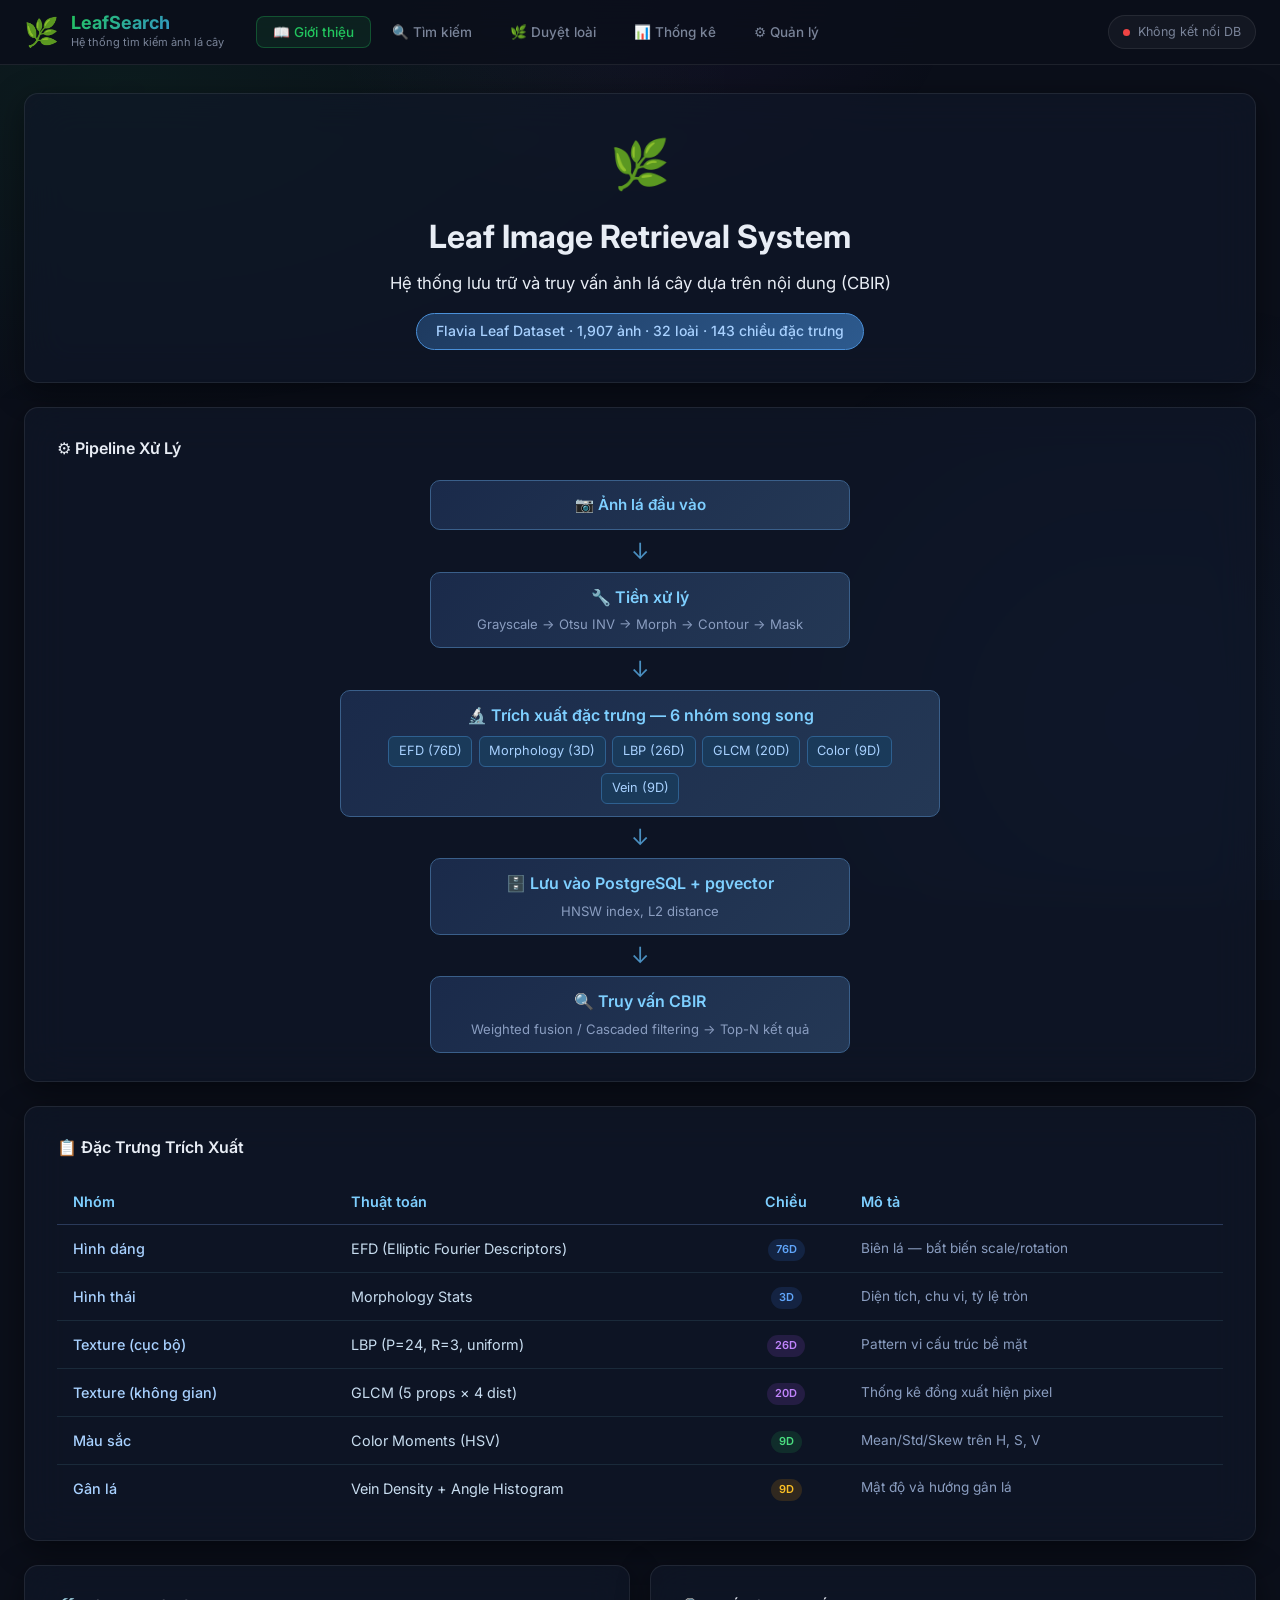
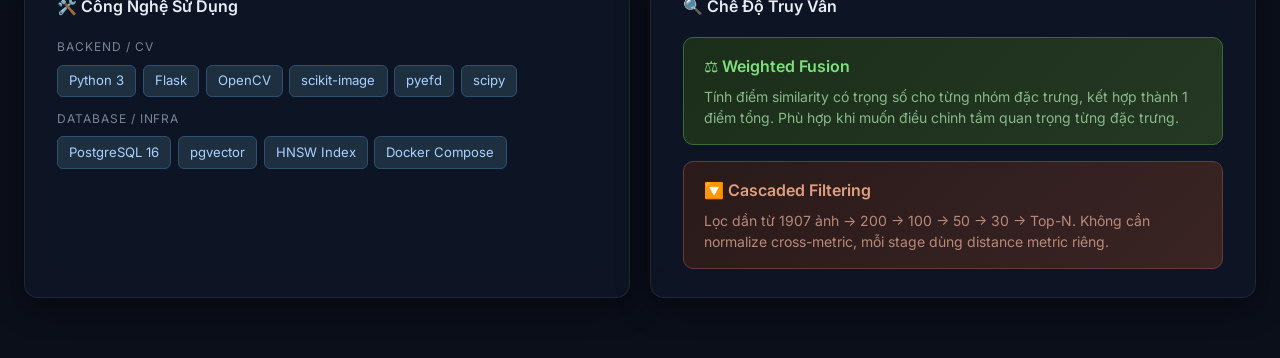
==== templates/index.html @ 114ec974 "update" ====
<!DOCTYPE html>
<html lang="vi">
<head>
  <meta charset="UTF-8" />
  <meta name="viewport" content="width=device-width, initial-scale=1.0" />
  <title>🌿 Leaf Image Search</title>
  <meta name="description" content="Hệ thống tìm kiếm ảnh lá cây bằng đặc trưng hình ảnh — EFD, Texture, Color, Vein" />
  <link rel="preconnect" href="https://fonts.googleapis.com" />
  <link href="https://fonts.googleapis.com/css2?family=Inter:wght@300;400;500;600;700&display=swap" rel="stylesheet" />
  <script src="https://cdn.jsdelivr.net/npm/chart.js@4.4.2/dist/chart.umd.min.js"></script>
  <link rel="stylesheet" href="/static/style.css" />
</head>
<body>

<!-- ══ HEADER ══════════════════════════════════════════════════════ -->
<header class="header">
  <div class="header-inner">
    <div class="logo">
      <span class="logo-icon">🌿</span>
      <div>
        <span class="logo-title">LeafSearch</span>
        <span class="logo-sub">Hệ thống tìm kiếm ảnh lá cây</span>
      </div>
    </div>
    <nav class="nav" id="nav">
      <button class="nav-btn active" data-tab="overview" id="nav-overview">📖 Giới thiệu</button>
      <button class="nav-btn" data-tab="search" id="nav-search">🔍 Tìm kiếm</button>
      <button class="nav-btn" data-tab="browse" id="nav-browse">🌿 Duyệt loài</button>
      <button class="nav-btn" data-tab="stats" id="nav-stats">📊 Thống kê</button>
      <button class="nav-btn" data-tab="manage" id="nav-manage">⚙️ Quản lý</button>
    </nav>
    <div class="db-badge" id="db-badge">
      <span class="db-dot"></span>
      <span id="db-count">Đang kết nối...</span>
    </div>
  </div>
</header>

<!-- ══ MAIN CONTENT ══════════════════════════════════════════════════ -->
<main class="main">

  <!-- ── TAB: OVERVIEW ────────────────────────────────────────────── -->
  <section class="tab-content active" id="tab-overview">
    <div class="stats-layout">

      <!-- Block 1: Project header -->
      <div class="glass panel" style="padding:2rem 2.5rem; text-align:center; margin-bottom:0">
        <div style="font-size:3rem;margin-bottom:0.5rem">🌿</div>
        <h1 style="font-size:2rem;font-weight:700;color:var(--text-primary);margin:0 0 0.5rem">Leaf Image Retrieval System</h1>
        <p style="color:var(--text-secondary);font-size:1.05rem;margin:0 0 1rem">Hệ thống lưu trữ và truy vấn ảnh lá cây dựa trên nội dung (CBIR)</p>
        <div style="display:inline-block;background:linear-gradient(135deg,#1e3a5f,#2d5a8e);border:1px solid #4a90d9;border-radius:999px;padding:0.4rem 1.2rem;font-size:0.875rem;color:#a8d1ff;font-weight:500">
          Flavia Leaf Dataset · 1,907 ảnh · 32 loài · 143 chiều đặc trưng
        </div>
      </div>

      <!-- Block 2: Pipeline tổng quan -->
      <div class="glass panel" style="padding:1.75rem 2rem">
        <h2 class="panel-title">⚙️ Pipeline Xử Lý</h2>
        <div style="display:flex;flex-direction:column;align-items:center;gap:0.6rem;margin-top:1rem">

          <div style="background:linear-gradient(135deg,#1a2a4a,#243855);border:1px solid #3a5f8a;border-radius:10px;padding:0.75rem 2rem;font-weight:600;color:#7ecfff;font-size:0.95rem;width:100%;max-width:420px;text-align:center">
            📷 Ảnh lá đầu vào
          </div>
          <div style="color:#4a8fc0;font-size:1.4rem;line-height:1">↓</div>

          <div style="background:linear-gradient(135deg,#1a2a4a,#243855);border:1px solid #3a5f8a;border-radius:10px;padding:0.75rem 2rem;width:100%;max-width:420px;text-align:center">
            <div style="font-weight:600;color:#7ecfff;margin-bottom:0.25rem">🔧 Tiền xử lý</div>
            <div style="font-size:0.82rem;color:#8a9dc0">Grayscale → Otsu INV → Morph → Contour → Mask</div>
          </div>
          <div style="color:#4a8fc0;font-size:1.4rem;line-height:1">↓</div>

          <div style="background:linear-gradient(135deg,#1a2a4a,#243855);border:1px solid #3a5f8a;border-radius:10px;padding:0.75rem 2rem;width:100%;max-width:600px;text-align:center">
            <div style="font-weight:600;color:#7ecfff;margin-bottom:0.5rem">🔬 Trích xuất đặc trưng — 6 nhóm song song</div>
            <div style="display:flex;flex-wrap:wrap;gap:0.4rem;justify-content:center">
              <span style="background:#1a3a5a;border:1px solid #2e6090;border-radius:6px;padding:0.25rem 0.6rem;font-size:0.8rem;color:#a8d1ff">EFD (76D)</span>
              <span style="background:#1a3a5a;border:1px solid #2e6090;border-radius:6px;padding:0.25rem 0.6rem;font-size:0.8rem;color:#a8d1ff">Morphology (3D)</span>
              <span style="background:#1a3a5a;border:1px solid #2e6090;border-radius:6px;padding:0.25rem 0.6rem;font-size:0.8rem;color:#a8d1ff">LBP (26D)</span>
              <span style="background:#1a3a5a;border:1px solid #2e6090;border-radius:6px;padding:0.25rem 0.6rem;font-size:0.8rem;color:#a8d1ff">GLCM (20D)</span>
              <span style="background:#1a3a5a;border:1px solid #2e6090;border-radius:6px;padding:0.25rem 0.6rem;font-size:0.8rem;color:#a8d1ff">Color (9D)</span>
              <span style="background:#1a3a5a;border:1px solid #2e6090;border-radius:6px;padding:0.25rem 0.6rem;font-size:0.8rem;color:#a8d1ff">Vein (9D)</span>
            </div>
          </div>
          <div style="color:#4a8fc0;font-size:1.4rem;line-height:1">↓</div>

          <div style="background:linear-gradient(135deg,#1a2a4a,#243855);border:1px solid #3a5f8a;border-radius:10px;padding:0.75rem 2rem;width:100%;max-width:420px;text-align:center">
            <div style="font-weight:600;color:#7ecfff;margin-bottom:0.25rem">🗄️ Lưu vào PostgreSQL + pgvector</div>
            <div style="font-size:0.82rem;color:#8a9dc0">HNSW index, L2 distance</div>
          </div>
          <div style="color:#4a8fc0;font-size:1.4rem;line-height:1">↓</div>

          <div style="background:linear-gradient(135deg,#1a2a4a,#243855);border:1px solid #3a5f8a;border-radius:10px;padding:0.75rem 2rem;width:100%;max-width:420px;text-align:center">
            <div style="font-weight:600;color:#7ecfff;margin-bottom:0.25rem">🔍 Truy vấn CBIR</div>
            <div style="font-size:0.82rem;color:#8a9dc0">Weighted fusion / Cascaded filtering → Top-N kết quả</div>
          </div>

        </div>
      </div>

      <!-- Block 3: Bảng đặc trưng -->
      <div class="glass panel" style="padding:1.75rem 2rem">
        <h2 class="panel-title">📋 Đặc Trưng Trích Xuất</h2>
        <div style="overflow-x:auto;margin-top:1rem">
          <table style="width:100%;border-collapse:collapse;font-size:0.9rem">
            <thead>
              <tr style="border-bottom:1px solid #2a3a5a">
                <th style="padding:0.7rem 1rem;text-align:left;color:#7ecfff;font-weight:600">Nhóm</th>
                <th style="padding:0.7rem 1rem;text-align:left;color:#7ecfff;font-weight:600">Thuật toán</th>
                <th style="padding:0.7rem 1rem;text-align:center;color:#7ecfff;font-weight:600">Chiều</th>
                <th style="padding:0.7rem 1rem;text-align:left;color:#7ecfff;font-weight:600">Mô tả</th>
              </tr>
            </thead>
            <tbody>
              <tr style="border-bottom:1px solid #1a2a3a">
                <td style="padding:0.7rem 1rem;color:#a8d1ff;font-weight:500">Hình dáng</td>
                <td style="padding:0.7rem 1rem;color:#c8ddf0">EFD (Elliptic Fourier Descriptors)</td>
                <td style="padding:0.7rem 1rem;text-align:center"><span class="badge badge-blue">76D</span></td>
                <td style="padding:0.7rem 1rem;color:#8a9dc0;font-size:0.85rem">Biên lá — bất biến scale/rotation</td>
              </tr>
              <tr style="border-bottom:1px solid #1a2a3a">
                <td style="padding:0.7rem 1rem;color:#a8d1ff;font-weight:500">Hình thái</td>
                <td style="padding:0.7rem 1rem;color:#c8ddf0">Morphology Stats</td>
                <td style="padding:0.7rem 1rem;text-align:center"><span class="badge badge-blue">3D</span></td>
                <td style="padding:0.7rem 1rem;color:#8a9dc0;font-size:0.85rem">Diện tích, chu vi, tỷ lệ tròn</td>
              </tr>
              <tr style="border-bottom:1px solid #1a2a3a">
                <td style="padding:0.7rem 1rem;color:#a8d1ff;font-weight:500">Texture (cục bộ)</td>
                <td style="padding:0.7rem 1rem;color:#c8ddf0">LBP (P=24, R=3, uniform)</td>
                <td style="padding:0.7rem 1rem;text-align:center"><span class="badge badge-purple">26D</span></td>
                <td style="padding:0.7rem 1rem;color:#8a9dc0;font-size:0.85rem">Pattern vi cấu trúc bề mặt</td>
              </tr>
              <tr style="border-bottom:1px solid #1a2a3a">
                <td style="padding:0.7rem 1rem;color:#a8d1ff;font-weight:500">Texture (không gian)</td>
                <td style="padding:0.7rem 1rem;color:#c8ddf0">GLCM (5 props × 4 dist)</td>
                <td style="padding:0.7rem 1rem;text-align:center"><span class="badge badge-purple">20D</span></td>
                <td style="padding:0.7rem 1rem;color:#8a9dc0;font-size:0.85rem">Thống kê đồng xuất hiện pixel</td>
              </tr>
              <tr style="border-bottom:1px solid #1a2a3a">
                <td style="padding:0.7rem 1rem;color:#a8d1ff;font-weight:500">Màu sắc</td>
                <td style="padding:0.7rem 1rem;color:#c8ddf0">Color Moments (HSV)</td>
                <td style="padding:0.7rem 1rem;text-align:center"><span class="badge badge-green">9D</span></td>
                <td style="padding:0.7rem 1rem;color:#8a9dc0;font-size:0.85rem">Mean/Std/Skew trên H, S, V</td>
              </tr>
              <tr>
                <td style="padding:0.7rem 1rem;color:#a8d1ff;font-weight:500">Gân lá</td>
                <td style="padding:0.7rem 1rem;color:#c8ddf0">Vein Density + Angle Histogram</td>
                <td style="padding:0.7rem 1rem;text-align:center"><span class="badge badge-orange">9D</span></td>
                <td style="padding:0.7rem 1rem;color:#8a9dc0;font-size:0.85rem">Mật độ và hướng gân lá</td>
              </tr>
            </tbody>
          </table>
        </div>
      </div>

      <!-- Block 4: Công nghệ + Block 5: Chế độ truy vấn (2 cột) -->
      <div style="display:grid;grid-template-columns:1fr 1fr;gap:1.25rem">

        <!-- Block 4: Công nghệ -->
        <div class="glass panel" style="padding:1.75rem 2rem">
          <h2 class="panel-title">🛠️ Công Nghệ Sử Dụng</h2>
          <div style="margin-top:1rem">
            <div style="margin-bottom:0.75rem">
              <div style="font-size:0.75rem;color:#7a8499;text-transform:uppercase;letter-spacing:0.08em;margin-bottom:0.5rem">Backend / CV</div>
              <div style="display:flex;flex-wrap:wrap;gap:0.4rem">
                <span style="background:#1e3040;border:1px solid #2e5070;border-radius:6px;padding:0.3rem 0.7rem;font-size:0.82rem;color:#a8d1ff">Python 3</span>
                <span style="background:#1e3040;border:1px solid #2e5070;border-radius:6px;padding:0.3rem 0.7rem;font-size:0.82rem;color:#a8d1ff">Flask</span>
                <span style="background:#1e3040;border:1px solid #2e5070;border-radius:6px;padding:0.3rem 0.7rem;font-size:0.82rem;color:#a8d1ff">OpenCV</span>
                <span style="background:#1e3040;border:1px solid #2e5070;border-radius:6px;padding:0.3rem 0.7rem;font-size:0.82rem;color:#a8d1ff">scikit-image</span>
                <span style="background:#1e3040;border:1px solid #2e5070;border-radius:6px;padding:0.3rem 0.7rem;font-size:0.82rem;color:#a8d1ff">pyefd</span>
                <span style="background:#1e3040;border:1px solid #2e5070;border-radius:6px;padding:0.3rem 0.7rem;font-size:0.82rem;color:#a8d1ff">scipy</span>
              </div>
            </div>
            <div>
              <div style="font-size:0.75rem;color:#7a8499;text-transform:uppercase;letter-spacing:0.08em;margin-bottom:0.5rem">Database / Infra</div>
              <div style="display:flex;flex-wrap:wrap;gap:0.4rem">
                <span style="background:#1e3040;border:1px solid #2e5070;border-radius:6px;padding:0.3rem 0.7rem;font-size:0.82rem;color:#a8d1ff">PostgreSQL 16</span>
                <span style="background:#1e3040;border:1px solid #2e5070;border-radius:6px;padding:0.3rem 0.7rem;font-size:0.82rem;color:#a8d1ff">pgvector</span>
                <span style="background:#1e3040;border:1px solid #2e5070;border-radius:6px;padding:0.3rem 0.7rem;font-size:0.82rem;color:#a8d1ff">HNSW Index</span>
                <span style="background:#1e3040;border:1px solid #2e5070;border-radius:6px;padding:0.3rem 0.7rem;font-size:0.82rem;color:#a8d1ff">Docker Compose</span>
              </div>
            </div>
          </div>
        </div>

        <!-- Block 5: Chế độ truy vấn -->
        <div class="glass panel" style="padding:1.75rem 2rem">
          <h2 class="panel-title">🔍 Chế Độ Truy Vấn</h2>
          <div style="margin-top:1rem;display:flex;flex-direction:column;gap:1rem">
            <div style="background:linear-gradient(135deg,#1a2e1a,#243824);border:1px solid #3a6a3a;border-radius:10px;padding:1rem 1.25rem">
              <div style="font-weight:600;color:#7edf7e;margin-bottom:0.4rem">⚖️ Weighted Fusion</div>
              <p style="color:#8ab88a;font-size:0.875rem;margin:0;line-height:1.5">
                Tính điểm similarity có trọng số cho từng nhóm đặc trưng, kết hợp thành 1 điểm tổng.
                Phù hợp khi muốn điều chỉnh tầm quan trọng từng đặc trưng.
              </p>
            </div>
            <div style="background:linear-gradient(135deg,#2a1a1a,#3a2424);border:1px solid #6a3a3a;border-radius:10px;padding:1rem 1.25rem">
              <div style="font-weight:600;color:#df9e7e;margin-bottom:0.4rem">🔽 Cascaded Filtering</div>
              <p style="color:#b88a7a;font-size:0.875rem;margin:0;line-height:1.5">
                Lọc dần từ 1907 ảnh → 200 → 100 → 50 → 30 → Top-N.
                Không cần normalize cross-metric, mỗi stage dùng distance metric riêng.
              </p>
            </div>
          </div>
        </div>

      </div>

    </div>
  </section>

  <!-- ── TAB: SEARCH ─────────────────────────────────────────────── -->
  <section class="tab-content" id="tab-search">
    <div class="search-layout">

      <!-- Left panel: Upload -->
      <aside class="search-panel glass">
        <h2 class="panel-title">📤 Upload ảnh lá</h2>

        <div class="dropzone" id="dropzone">
          <div class="dropzone-inner" id="dropzone-inner">
            <div class="dropzone-icon">🍃</div>
            <p class="dropzone-text">Kéo thả ảnh vào đây</p>
            <p class="dropzone-sub">hoặc click để chọn file</p>
            <input type="file" id="file-input" accept="image/*" hidden />
            <button class="btn btn-primary" id="select-btn">Chọn ảnh</button>
          </div>
          <div class="preview-wrapper" id="preview-wrapper" style="display:none">
            <img id="preview-img" src="" alt="Preview" class="preview-img" />
            <button class="btn btn-ghost btn-sm" id="clear-btn">✕ Xóa</button>
          </div>
        </div>

        <!-- Weights -->
        <div class="weights-section">
          <h3 class="weights-title">⚖️ Trọng số đặc trưng</h3>
          <div class="weight-row">
            <label>EFD <span class="badge badge-blue">Hình dạng</span></label>
            <input type="range" class="slider" id="w-efd" min="0" max="100" value="30" />
            <span class="weight-val" id="v-efd">30%</span>
          </div>
          <div class="weight-row">
            <label>Morphology <span class="badge badge-blue">Hình thái</span></label>
            <input type="range" class="slider" id="w-morphology" min="0" max="100" value="10" />
            <span class="weight-val" id="v-morphology">10%</span>
          </div>
          <div class="weight-row">
            <label>LBP <span class="badge badge-purple">Kết cấu</span></label>
            <input type="range" class="slider" id="w-lbp" min="0" max="100" value="15" />
            <span class="weight-val" id="v-lbp">15%</span>
          </div>
          <div class="weight-row">
            <label>GLCM <span class="badge badge-purple">Kết cấu</span></label>
            <input type="range" class="slider" id="w-glcm" min="0" max="100" value="15" />
            <span class="weight-val" id="v-glcm">15%</span>
          </div>
          <div class="weight-row">
            <label>Color <span class="badge badge-green">Màu sắc</span></label>
            <input type="range" class="slider" id="w-color" min="0" max="100" value="20" />
            <span class="weight-val" id="v-color">20%</span>
          </div>
          <div class="weight-row">
            <label>Vein <span class="badge badge-orange">Gân lá</span></label>
            <input type="range" class="slider" id="w-vein" min="0" max="100" value="10" />
            <span class="weight-val" id="v-vein">10%</span>
          </div>

          <div class="topk-row">
            <label>Số kết quả:</label>
            <select id="top-k" class="select">
              <option value="5">5</option>
              <option value="10" selected>10</option>
              <option value="20">20</option>
              <option value="50">50</option>
            </select>
          </div>
        </div>

        <button class="btn btn-primary btn-full" id="search-btn" disabled>
          <span id="search-btn-text">🔍 Tìm kiếm</span>
        </button>
      </aside>

      <!-- Right panel: Results -->
      <div class="results-area">
        <div class="results-header" id="results-header" style="display:none">
          <h2 class="panel-title">📋 Kết quả tìm kiếm</h2>
          <span class="results-count" id="results-count"></span>
        </div>

        <div class="empty-state" id="search-empty">
          <div class="empty-icon">🔎</div>
          <p>Upload ảnh lá để bắt đầu tìm kiếm</p>
          <p class="empty-sub">Hệ thống sẽ tìm các ảnh tương đồng dựa trên đặc trưng hình ảnh</p>
        </div>

        <div class="loading" id="search-loading" style="display:none">
          <div class="spinner"></div>
          <p>Đang phân tích ảnh và tìm kiếm...</p>
        </div>

        <div class="error-state" id="search-error" style="display:none">
          <div class="error-icon">⚠️</div>
          <p id="search-error-msg"></p>
        </div>

        <div class="results-grid" id="results-grid"></div>
      </div>
    </div>
  </section>

  <!-- ── TAB: BROWSE ─────────────────────────────────────────────── -->
  <section class="tab-content" id="tab-browse">
    <div class="browse-layout">
      <!-- Species list sidebar -->
      <aside class="species-sidebar glass">
        <h2 class="panel-title">🌿 Danh sách loài</h2>
        <div class="search-box">
          <input type="text" id="species-search" class="input" placeholder="Tìm loài..." />
        </div>
        <div class="species-list" id="species-list">
          <div class="loading"><div class="spinner"></div><p>Đang tải...</p></div>
        </div>
      </aside>

      <!-- Species images -->
      <div class="species-images-area">
        <div class="empty-state" id="browse-empty">
          <div class="empty-icon">🌱</div>
          <p>Chọn một loài để xem ảnh</p>
        </div>
        <div id="species-detail" style="display:none">
          <div class="species-detail-header">
            <h2 class="species-name" id="species-detail-name"></h2>
            <span class="badge badge-green" id="species-detail-count"></span>
          </div>
          <div class="results-grid" id="species-grid"></div>
          <div class="pagination" id="species-pagination"></div>
        </div>
      </div>
    </div>
  </section>

  <!-- ── TAB: STATS ──────────────────────────────────────────────── -->
  <section class="tab-content" id="tab-stats">
    <div class="stats-layout">
      <!-- KPI cards -->
      <div class="kpi-row" id="kpi-row">
        <div class="kpi-card glass">
          <div class="kpi-icon">🖼️</div>
          <div class="kpi-val" id="kpi-total">—</div>
          <div class="kpi-label">Tổng ảnh</div>
        </div>
        <div class="kpi-card glass">
          <div class="kpi-icon">🌿</div>
          <div class="kpi-val" id="kpi-species">—</div>
          <div class="kpi-label">Tổng loài</div>
        </div>
        <div class="kpi-card glass">
          <div class="kpi-icon">📐</div>
          <div class="kpi-val" id="kpi-dim">140</div>
          <div class="kpi-label">Chiều vector</div>
        </div>
        <div class="kpi-card glass">
          <div class="kpi-icon">⚡</div>
          <div class="kpi-val">pgvector</div>
          <div class="kpi-label">Vector DB</div>
        </div>
      </div>

      <!-- Chart -->
      <div class="chart-card glass">
        <h3 class="panel-title">📊 Phân bố ảnh theo loài</h3>
        <div class="chart-wrapper">
          <canvas id="species-chart" style="min-height:400px"></canvas>
        </div>
      </div>

      <!-- Extract params -->
      <div class="params-card glass">
        <h3 class="panel-title">🔧 Tham số trích xuất đặc trưng</h3>
        <div class="params-grid" id="params-grid">
          <div class="loading"><div class="spinner"></div></div>
        </div>
      </div>
    </div>
  </section>

  <!-- ── TAB: MANAGE ─────────────────────────────────────────────── -->
  <section class="tab-content" id="tab-manage">
    <div class="manage-layout">
      <div class="manage-card glass">
        <h2 class="panel-title">⚙️ Quản lý Database</h2>
        <p class="manage-desc">
          Build database từ thư mục <code>leaves_data/</code> chứa 32 loài lá.
          Hệ thống sẽ trích xuất 4 nhóm đặc trưng (EFD, Texture, Color, Vein) và lưu vào PostgreSQL.
        </p>

        <div class="action-row">
          <div class="action-card">
            <div class="action-icon">➕</div>
            <h3>Thêm ảnh mới</h3>
            <p>Chỉ xử lý ảnh chưa có trong DB (tiết kiệm thời gian)</p>
            <button class="btn btn-primary" id="btn-build">🚀 Build (Resume)</button>
          </div>
          <div class="action-card action-card-danger">
            <div class="action-icon">🔄</div>
            <h3>Build lại toàn bộ</h3>
            <p>Xóa toàn bộ dữ liệu cũ và extract lại từ đầu</p>
            <button class="btn btn-danger" id="btn-rebuild">⚠️ Rebuild All</button>
          </div>
        </div>

        <!-- Progress -->
        <div class="progress-section" id="progress-section" style="display:none">
          <h3>⏳ Tiến trình</h3>
          <div class="progress-bar-wrap">
            <div class="progress-bar" id="progress-bar" style="width:0%"></div>
          </div>
          <div class="progress-info">
            <span id="progress-text">0 / 0</span>
            <span id="progress-pct">0%</span>
          </div>
          <div class="progress-stats">
            <span class="stat-item stat-green">✓ <span id="p-added">0</span> thêm mới</span>
            <span class="stat-item stat-gray">○ <span id="p-skipped">0</span> bỏ qua</span>
            <span class="stat-item stat-red">✗ <span id="p-errors">0</span> lỗi</span>
          </div>
          <div class="progress-msg" id="progress-msg"></div>
        </div>
      </div>

      <!-- DB info card -->
      <div class="manage-card glass">
        <h2 class="panel-title">🗄️ Thông tin Database</h2>
        <div class="db-info-grid">
          <div class="db-info-item">
            <span class="db-info-label">Host</span>
            <code>localhost:5433</code>
          </div>
          <div class="db-info-item">
            <span class="db-info-label">Database</span>
            <code>leaf_db</code>
          </div>
          <div class="db-info-item">
            <span class="db-info-label">Table</span>
            <code>leaf_collection</code>
          </div>
          <div class="db-info-item">
            <span class="db-info-label">Extension</span>
            <code>pgvector</code>
          </div>
          <div class="db-info-item">
            <span class="db-info-label">Index type</span>
            <code>HNSW (cosine)</code>
          </div>
          <div class="db-info-item">
            <span class="db-info-label">Thư mục ảnh</span>
            <code>leaves_data/</code>
          </div>
        </div>
      </div>
    </div>
  </section>

</main>

<!-- ══ LIGHTBOX ════════════════════════════════════════════════════ -->
<div class="lightbox" id="lightbox" style="display:none" onclick="closeLightbox()">
  <div class="lightbox-content" onclick="event.stopPropagation()">
    <button class="lightbox-close" onclick="closeLightbox()">✕</button>
    <img id="lightbox-img" src="" alt="" class="lightbox-img" />
    <div class="lightbox-info">
      <p class="lightbox-filename" id="lightbox-filename"></p>
      <p class="lightbox-species" id="lightbox-species"></p>
      <p class="lightbox-score" id="lightbox-score"></p>
        <button id="debug-btn" class="btn btn-primary" style="margin-top:10px;">
        🔍 Debug ảnh này
        </button>
    </div>
  </div>
</div>

<script type="module" src="/static/js/main.js"></script>
</body>
</html>
---- static/style.css ----
/* ═══════════════════════════════════════════════════════════════════
   LeafSearch — Premium Dark UI
   ═══════════════════════════════════════════════════════════════════ */

/* ── Tokens & Reset ─────────────────────────────────────────────── */
*, *::before, *::after { box-sizing: border-box; margin: 0; padding: 0; }

:root {
  --bg:          #0b0f1a;
  --bg2:         #111827;
  --surface:     rgba(255,255,255,0.04);
  --border:      rgba(255,255,255,0.08);
  --border-h:    rgba(255,255,255,0.16);
  --text:        #e8edf5;
  --text-muted:  #7a8499;
  --text-sub:    #4b5568;
  --accent:      #22c55e;
  --accent-glow: rgba(34,197,94,0.25);
  --accent2:     #3b82f6;
  --accent3:     #a855f7;
  --accent4:     #f59e0b;
  --danger:      #ef4444;
  --danger-d:    #b91c1c;
  --radius:      14px;
  --radius-sm:   8px;
  --shadow:      0 8px 32px rgba(0,0,0,0.45);
  --shadow-sm:   0 2px 8px  rgba(0,0,0,0.3);
  --font:        'Inter', system-ui, sans-serif;
  --transition:  0.2s ease;
}

html { scroll-behavior: smooth; }

body {
  font-family: var(--font);
  background: var(--bg);
  color: var(--text);
  min-height: 100vh;
  line-height: 1.6;
  overflow-x: hidden;
}

/* Animated mesh gradient background */
body::before {
  content: '';
  position: fixed;
  inset: 0;
  background:
    radial-gradient(ellipse 80% 60% at 10% 10%, rgba(34,197,94,0.07) 0%, transparent 60%),
    radial-gradient(ellipse 60% 80% at 90% 80%, rgba(59,130,246,0.07) 0%, transparent 60%),
    radial-gradient(ellipse 50% 50% at 50% 0%,  rgba(168,85,247,0.05) 0%, transparent 50%);
  pointer-events: none;
  z-index: 0;
}

body > * { position: relative; z-index: 1; }

/* ── Glassmorphism ──────────────────────────────────────────────── */
.glass {
  background: rgba(17,24,39,0.7);
  backdrop-filter: blur(20px) saturate(1.4);
  -webkit-backdrop-filter: blur(20px) saturate(1.4);
  border: 1px solid var(--border);
  border-radius: var(--radius);
  box-shadow: var(--shadow);
}

/* ── Header ─────────────────────────────────────────────────────── */
.header {
  position: sticky;
  top: 0;
  z-index: 100;
  background: rgba(11,15,26,0.85);
  backdrop-filter: blur(20px);
  border-bottom: 1px solid var(--border);
}

.header-inner {
  max-width: 1400px;
  margin: 0 auto;
  padding: 0 24px;
  height: 64px;
  display: flex;
  align-items: center;
  gap: 32px;
}

.logo { display: flex; align-items: center; gap: 12px; flex-shrink: 0; }
.logo-icon { font-size: 28px; }
.logo-title {
  display: block;
  font-size: 18px;
  font-weight: 700;
  background: linear-gradient(135deg, var(--accent), var(--accent2));
  -webkit-background-clip: text;
  -webkit-text-fill-color: transparent;
  background-clip: text;
  line-height: 1.2;
}
.logo-sub { display: block; font-size: 11px; color: var(--text-muted); }

.nav { display: flex; gap: 4px; flex: 1; }
.nav-btn {
  background: transparent;
  border: 1px solid transparent;
  padding: 7px 16px;
  border-radius: var(--radius-sm);
  color: var(--text-muted);
  font-family: var(--font);
  font-size: 13.5px;
  font-weight: 500;
  cursor: pointer;
  transition: all var(--transition);
  white-space: nowrap;
}
.nav-btn:hover {
  color: var(--text);
  background: var(--surface);
  border-color: var(--border);
}
.nav-btn.active {
  color: var(--accent);
  background: rgba(34,197,94,0.1);
  border-color: rgba(34,197,94,0.3);
}

.db-badge {
  display: flex;
  align-items: center;
  gap: 8px;
  padding: 6px 14px;
  background: var(--surface);
  border: 1px solid var(--border);
  border-radius: 999px;
  font-size: 12.5px;
  color: var(--text-muted);
  flex-shrink: 0;
}
.db-dot {
  width: 7px; height: 7px;
  border-radius: 50%;
  background: var(--accent);
  animation: pulse-dot 2s infinite;
}
@keyframes pulse-dot {
  0%, 100% { opacity: 1; }
  50% { opacity: 0.3; }
}

/* ── Main Layout ────────────────────────────────────────────────── */
.main {
  max-width: 1400px;
  margin: 0 auto;
  padding: 28px 24px 60px;
}

.tab-content { display: none; animation: fadein 0.3s ease; }
.tab-content.active { display: block; }

@keyframes fadein {
  from { opacity: 0; transform: translateY(8px); }
  to   { opacity: 1; transform: translateY(0); }
}

/* ── Panel ──────────────────────────────────────────────────────── */
.panel-title {
  font-size: 16px;
  font-weight: 600;
  margin-bottom: 18px;
  color: var(--text);
}

/* ══ SEARCH TAB ════════════════════════════════════════════════════ */
.search-layout {
  display: grid;
  grid-template-columns: 340px 1fr;
  gap: 24px;
  align-items: start;
}

.search-panel { padding: 24px; }

/* Dropzone */
.dropzone {
  border: 2px dashed var(--border-h);
  border-radius: var(--radius);
  padding: 28px 20px;
  text-align: center;
  cursor: pointer;
  transition: all var(--transition);
  margin-bottom: 24px;
  min-height: 180px;
  display: flex;
  align-items: center;
  justify-content: center;
}
.dropzone:hover, .dropzone.drag-over {
  border-color: var(--accent);
  background: rgba(34,197,94,0.05);
}
.dropzone-icon { font-size: 40px; margin-bottom: 10px; }
.dropzone-text { font-size: 14px; font-weight: 500; color: var(--text); }
.dropzone-sub { font-size: 12px; color: var(--text-muted); margin: 4px 0 14px; }

.preview-wrapper { position: relative; width: 100%; }
.preview-img {
  width: 100%;
  max-height: 220px;
  object-fit: contain;
  border-radius: var(--radius-sm);
  border: 1px solid var(--border);
}

/* Weights */
.weights-section { margin-bottom: 20px; }
.weights-title { font-size: 13px; font-weight: 600; color: var(--text-muted); margin-bottom: 12px; text-transform: uppercase; letter-spacing: 0.05em; }
.weight-row {
  display: flex;
  align-items: center;
  gap: 10px;
  margin-bottom: 10px;
  font-size: 13px;
}
.weight-row label { width: 130px; flex-shrink: 0; }
.slider {
  flex: 1;
  -webkit-appearance: none;
  height: 4px;
  border-radius: 2px;
  background: var(--border-h);
  outline: none;
  cursor: pointer;
}
.slider::-webkit-slider-thumb {
  -webkit-appearance: none;
  width: 16px; height: 16px;
  border-radius: 50%;
  background: var(--accent);
  box-shadow: 0 0 8px var(--accent-glow);
  cursor: pointer;
  transition: transform var(--transition);
}
.slider::-webkit-slider-thumb:hover { transform: scale(1.2); }
.weight-val { width: 38px; text-align: right; font-size: 12px; color: var(--accent); font-weight: 600; }

.topk-row {
  display: flex;
  align-items: center;
  gap: 12px;
  margin-top: 14px;
  font-size: 13px;
  color: var(--text-muted);
}

/* ── Results ────────────────────────────────────────────────────── */
.results-area { min-height: 400px; }
.results-header {
  display: flex;
  align-items: center;
  gap: 14px;
  margin-bottom: 20px;
}
.results-count {
  font-size: 13px;
  color: var(--text-muted);
  background: var(--surface);
  border: 1px solid var(--border);
  padding: 3px 12px;
  border-radius: 999px;
}

.results-grid {
  display: grid;
  grid-template-columns: repeat(auto-fill, minmax(160px, 1fr));
  gap: 14px;
}

.result-card {
  background: var(--surface);
  border: 1px solid var(--border);
  border-radius: var(--radius);
  overflow: hidden;
  cursor: pointer;
  transition: all var(--transition);
  position: relative;
}
.result-card:hover {
  border-color: var(--border-h);
  transform: translateY(-3px);
  box-shadow: var(--shadow);
}
.result-card:hover .result-img { transform: scale(1.05); }
.result-img-wrap { aspect-ratio: 1; overflow: hidden; background: #1a2235; }
.result-img {
  width: 100%; height: 100%;
  object-fit: cover;
  transition: transform 0.3s ease;
}
.result-info { padding: 10px; }
.result-filename { font-size: 12px; font-weight: 600; color: var(--text); white-space: nowrap; overflow: hidden; text-overflow: ellipsis; }
.result-species { font-size: 11px; color: var(--text-muted); margin: 2px 0; white-space: nowrap; overflow: hidden; text-overflow: ellipsis; }
.result-score {
  font-size: 11px;
  font-weight: 700;
  color: var(--accent);
}
.score-bar {
  height: 3px;
  border-radius: 2px;
  background: linear-gradient(90deg, var(--accent), var(--accent2));
  margin-top: 6px;
  transition: width 0.5s ease;
}

.rank-badge {
  position: absolute;
  top: 8px; left: 8px;
  background: rgba(0,0,0,0.7);
  color: var(--text);
  font-size: 11px;
  font-weight: 700;
  padding: 2px 8px;
  border-radius: 999px;
  backdrop-filter: blur(4px);
}
.rank-badge.rank-1 { background: rgba(251,191,36,0.85); color: #1a1a1a; }
.rank-badge.rank-2 { background: rgba(156,163,175,0.85); color: #1a1a1a; }
.rank-badge.rank-3 { background: rgba(180,83,9,0.85); color: white; }

/* ═══ BROWSE TAB ═══════════════════════════════════════════════════ */
.browse-layout {
  display: grid;
  grid-template-columns: 280px 1fr;
  gap: 24px;
  align-items: start;
}
.species-sidebar { padding: 20px; position: sticky; top: 88px; }
.search-box { margin-bottom: 14px; }

.species-list { max-height: calc(100vh - 260px); overflow-y: auto; }
.species-list::-webkit-scrollbar { width: 4px; }
.species-list::-webkit-scrollbar-track { background: transparent; }
.species-list::-webkit-scrollbar-thumb { background: var(--border-h); border-radius: 2px; }

.species-item {
  display: flex;
  align-items: center;
  justify-content: space-between;
  padding: 10px 12px;
  border-radius: var(--radius-sm);
  cursor: pointer;
  transition: all var(--transition);
  font-size: 13px;
}
.species-item:hover { background: var(--surface); }
.species-item.active { background: rgba(34,197,94,0.1); color: var(--accent); }
.species-item-name { font-weight: 500; }
.species-item-count {
  font-size: 11px;
  background: var(--surface);
  border: 1px solid var(--border);
  padding: 1px 8px;
  border-radius: 999px;
  color: var(--text-muted);
}

.species-detail-header {
  display: flex;
  align-items: center;
  gap: 14px;
  margin-bottom: 20px;
}
.species-name {
  font-size: 20px;
  font-weight: 700;
  font-style: italic;
  color: var(--text);
}

/* ═══ STATS TAB ════════════════════════════════════════════════════ */
.stats-layout { display: flex; flex-direction: column; gap: 24px; }

.kpi-row {
  display: grid;
  grid-template-columns: repeat(4, 1fr);
  gap: 16px;
}
.kpi-card {
  padding: 24px;
  text-align: center;
  transition: transform var(--transition);
}
.kpi-card:hover { transform: translateY(-2px); }
.kpi-icon { font-size: 28px; margin-bottom: 10px; }
.kpi-val {
  font-size: 32px;
  font-weight: 700;
  background: linear-gradient(135deg, var(--text), var(--text-muted));
  -webkit-background-clip: text;
  -webkit-text-fill-color: transparent;
  background-clip: text;
  line-height: 1.1;
}
.kpi-label { font-size: 13px; color: var(--text-muted); margin-top: 6px; }

.chart-card { padding: 24px; }
.chart-wrapper { height: auto; position: relative; overflow: visible; }

.params-card { padding: 24px; }
.params-grid {
  display: grid;
  grid-template-columns: repeat(auto-fill, minmax(200px, 1fr));
  gap: 12px;
}
.param-item {
  background: var(--surface);
  border: 1px solid var(--border);
  border-radius: var(--radius-sm);
  padding: 12px 16px;
}
.param-key { font-size: 11px; color: var(--text-muted); text-transform: uppercase; letter-spacing: 0.05em; }
.param-val { font-size: 16px; font-weight: 600; color: var(--accent); margin-top: 4px; }

/* ═══ MANAGE TAB ═══════════════════════════════════════════════════ */
.manage-layout { display: flex; flex-direction: column; gap: 24px; }
.manage-card { padding: 28px; }
.manage-desc { font-size: 14px; color: var(--text-muted); margin-bottom: 24px; line-height: 1.7; }
.manage-desc code { background: var(--surface); padding: 2px 6px; border-radius: 4px; font-size: 13px; color: var(--accent); }

.action-row { display: grid; grid-template-columns: 1fr 1fr; gap: 20px; margin-bottom: 28px; }
.action-card {
  background: var(--surface);
  border: 1px solid var(--border);
  border-radius: var(--radius);
  padding: 24px;
  text-align: center;
  transition: border-color var(--transition);
}
.action-card:hover { border-color: var(--border-h); }
.action-card-danger:hover { border-color: rgba(239,68,68,0.4); }
.action-icon { font-size: 32px; margin-bottom: 8px; }
.action-card h3 { font-size: 15px; font-weight: 600; margin-bottom: 8px; }
.action-card p { font-size: 13px; color: var(--text-muted); margin-bottom: 18px; line-height: 1.6; }

.progress-section {
  background: var(--surface);
  border: 1px solid var(--border);
  border-radius: var(--radius);
  padding: 20px;
}
.progress-section h3 { font-size: 14px; font-weight: 600; margin-bottom: 14px; }
.progress-bar-wrap {
  height: 8px;
  background: var(--border);
  border-radius: 4px;
  overflow: hidden;
  margin-bottom: 10px;
}
.progress-bar {
  height: 100%;
  background: linear-gradient(90deg, var(--accent), var(--accent2));
  border-radius: 4px;
  transition: width 0.5s ease;
}
.progress-info {
  display: flex;
  justify-content: space-between;
  font-size: 13px;
  color: var(--text-muted);
  margin-bottom: 12px;
}
.progress-stats { display: flex; gap: 20px; margin-bottom: 12px; font-size: 13px; }
.stat-item { font-weight: 500; }
.stat-green { color: var(--accent); }
.stat-gray  { color: var(--text-muted); }
.stat-red   { color: var(--danger); }
.progress-msg { font-size: 12.5px; color: var(--text-muted); font-style: italic; }

.db-info-grid { display: grid; grid-template-columns: repeat(3, 1fr); gap: 14px; }
.db-info-item {
  background: var(--surface);
  border: 1px solid var(--border);
  border-radius: var(--radius-sm);
  padding: 12px 16px;
}
.db-info-label { font-size: 11px; color: var(--text-muted); text-transform: uppercase; letter-spacing: 0.05em; display: block; margin-bottom: 4px; }
.db-info-item code { font-size: 13.5px; color: var(--accent2); }

/* ═══ COMMON COMPONENTS ════════════════════════════════════════════ */
.btn {
  display: inline-flex;
  align-items: center;
  justify-content: center;
  gap: 8px;
  padding: 10px 20px;
  border-radius: var(--radius-sm);
  font-family: var(--font);
  font-size: 14px;
  font-weight: 600;
  cursor: pointer;
  border: none;
  transition: all var(--transition);
  text-decoration: none;
}
.btn:disabled { opacity: 0.45; cursor: not-allowed; }
.btn-primary {
  background: linear-gradient(135deg, var(--accent), #16a34a);
  color: #fff;
  box-shadow: 0 4px 14px rgba(34,197,94,0.3);
}
.btn-primary:hover:not(:disabled) {
  box-shadow: 0 4px 20px rgba(34,197,94,0.5);
  transform: translateY(-1px);
}
.btn-danger {
  background: linear-gradient(135deg, var(--danger), var(--danger-d));
  color: #fff;
  box-shadow: 0 4px 14px rgba(239,68,68,0.3);
}
.btn-danger:hover:not(:disabled) {
  box-shadow: 0 4px 20px rgba(239,68,68,0.5);
  transform: translateY(-1px);
}
.btn-ghost {
  background: transparent;
  border: 1px solid var(--border-h);
  color: var(--text-muted);
}
.btn-ghost:hover { background: var(--surface); color: var(--text); }
.btn-sm { padding: 6px 12px; font-size: 12px; }
.btn-full { width: 100%; justify-content: center; margin-top: 10px; }

.badge {
  display: inline-block;
  padding: 2px 8px;
  border-radius: 999px;
  font-size: 11px;
  font-weight: 600;
}
.badge-blue    { background: rgba(59,130,246,0.15);  color: #60a5fa; }
.badge-purple  { background: rgba(168,85,247,0.15);  color: #c084fc; }
.badge-green   { background: rgba(34,197,94,0.15);   color: #4ade80; }
.badge-orange  { background: rgba(245,158,11,0.15);  color: #fbbf24; }

.input, .select {
  width: 100%;
  padding: 9px 14px;
  background: var(--surface);
  border: 1px solid var(--border);
  border-radius: var(--radius-sm);
  color: var(--text);
  font-family: var(--font);
  font-size: 14px;
  outline: none;
  transition: border-color var(--transition);
}
.input:focus, .select:focus { border-color: var(--accent); }
.input::placeholder { color: var(--text-sub); }
.select { cursor: pointer; }
.select option { background: var(--bg2); }

/* Empty / Loading / Error states */
.empty-state, .loading, .error-state {
  display: flex;
  flex-direction: column;
  align-items: center;
  justify-content: center;
  padding: 60px 24px;
  text-align: center;
  gap: 12px;
  color: var(--text-muted);
}
.empty-icon, .error-icon { font-size: 48px; }
.empty-sub, .error-state p { font-size: 13px; max-width: 360px; line-height: 1.7; }

.spinner {
  width: 36px; height: 36px;
  border: 3px solid var(--border);
  border-top-color: var(--accent);
  border-radius: 50%;
  animation: spin 0.8s linear infinite;
}
@keyframes spin { to { transform: rotate(360deg); } }

/* Pagination */
.pagination { display: flex; gap: 8px; justify-content: center; margin-top: 24px; }
.page-btn {
  padding: 8px 14px;
  background: var(--surface);
  border: 1px solid var(--border);
  border-radius: var(--radius-sm);
  color: var(--text-muted);
  cursor: pointer;
  font-family: var(--font);
  font-size: 13px;
  transition: all var(--transition);
}
.page-btn:hover, .page-btn.active { background: rgba(34,197,94,0.1); border-color: var(--accent); color: var(--accent); }

/* ═══ LIGHTBOX ═════════════════════════════════════════════════════ */
.lightbox {
  position: fixed;
  inset: 0;
  background: rgba(0,0,0,0.88);
  backdrop-filter: blur(8px);
  z-index: 999;
  display: flex;
  align-items: center;
  justify-content: center;
  animation: fadein 0.25s ease;
}
.lightbox-content {
  position: relative;
  max-width: 90vw;
  max-height: 90vh;
  display: flex;
  flex-direction: column;
  align-items: center;
  gap: 16px;
}
.lightbox-close {
  position: absolute;
  top: -16px; right: -16px;
  background: rgba(255,255,255,0.1);
  border: 1px solid var(--border-h);
  border-radius: 50%;
  width: 36px; height: 36px;
  color: var(--text);
  cursor: pointer;
  font-size: 14px;
  display: flex; align-items: center; justify-content: center;
  transition: background var(--transition);
}
.lightbox-close:hover { background: rgba(255,255,255,0.2); }
.lightbox-img {
  max-width: 80vw;
  max-height: 75vh;
  border-radius: var(--radius);
  object-fit: contain;
  box-shadow: 0 20px 60px rgba(0,0,0,0.6);
}
.lightbox-info { text-align: center; }
.lightbox-filename { font-weight: 600; font-size: 16px; }
.lightbox-species { font-style: italic; color: var(--text-muted); font-size: 14px; }
.lightbox-score { color: var(--accent); font-weight: 700; margin-top: 4px; }

/* ═══ RESPONSIVE ═══════════════════════════════════════════════════ */
@media (max-width: 1024px) {
  .search-layout { grid-template-columns: 300px 1fr; }
  .kpi-row { grid-template-columns: repeat(2, 1fr); }
}
@media (max-width: 768px) {
  .search-layout, .browse-layout { grid-template-columns: 1fr; }
  .kpi-row { grid-template-columns: repeat(2, 1fr); }
  .db-info-grid, .action-row { grid-template-columns: 1fr; }
  .nav { display: none; }
}
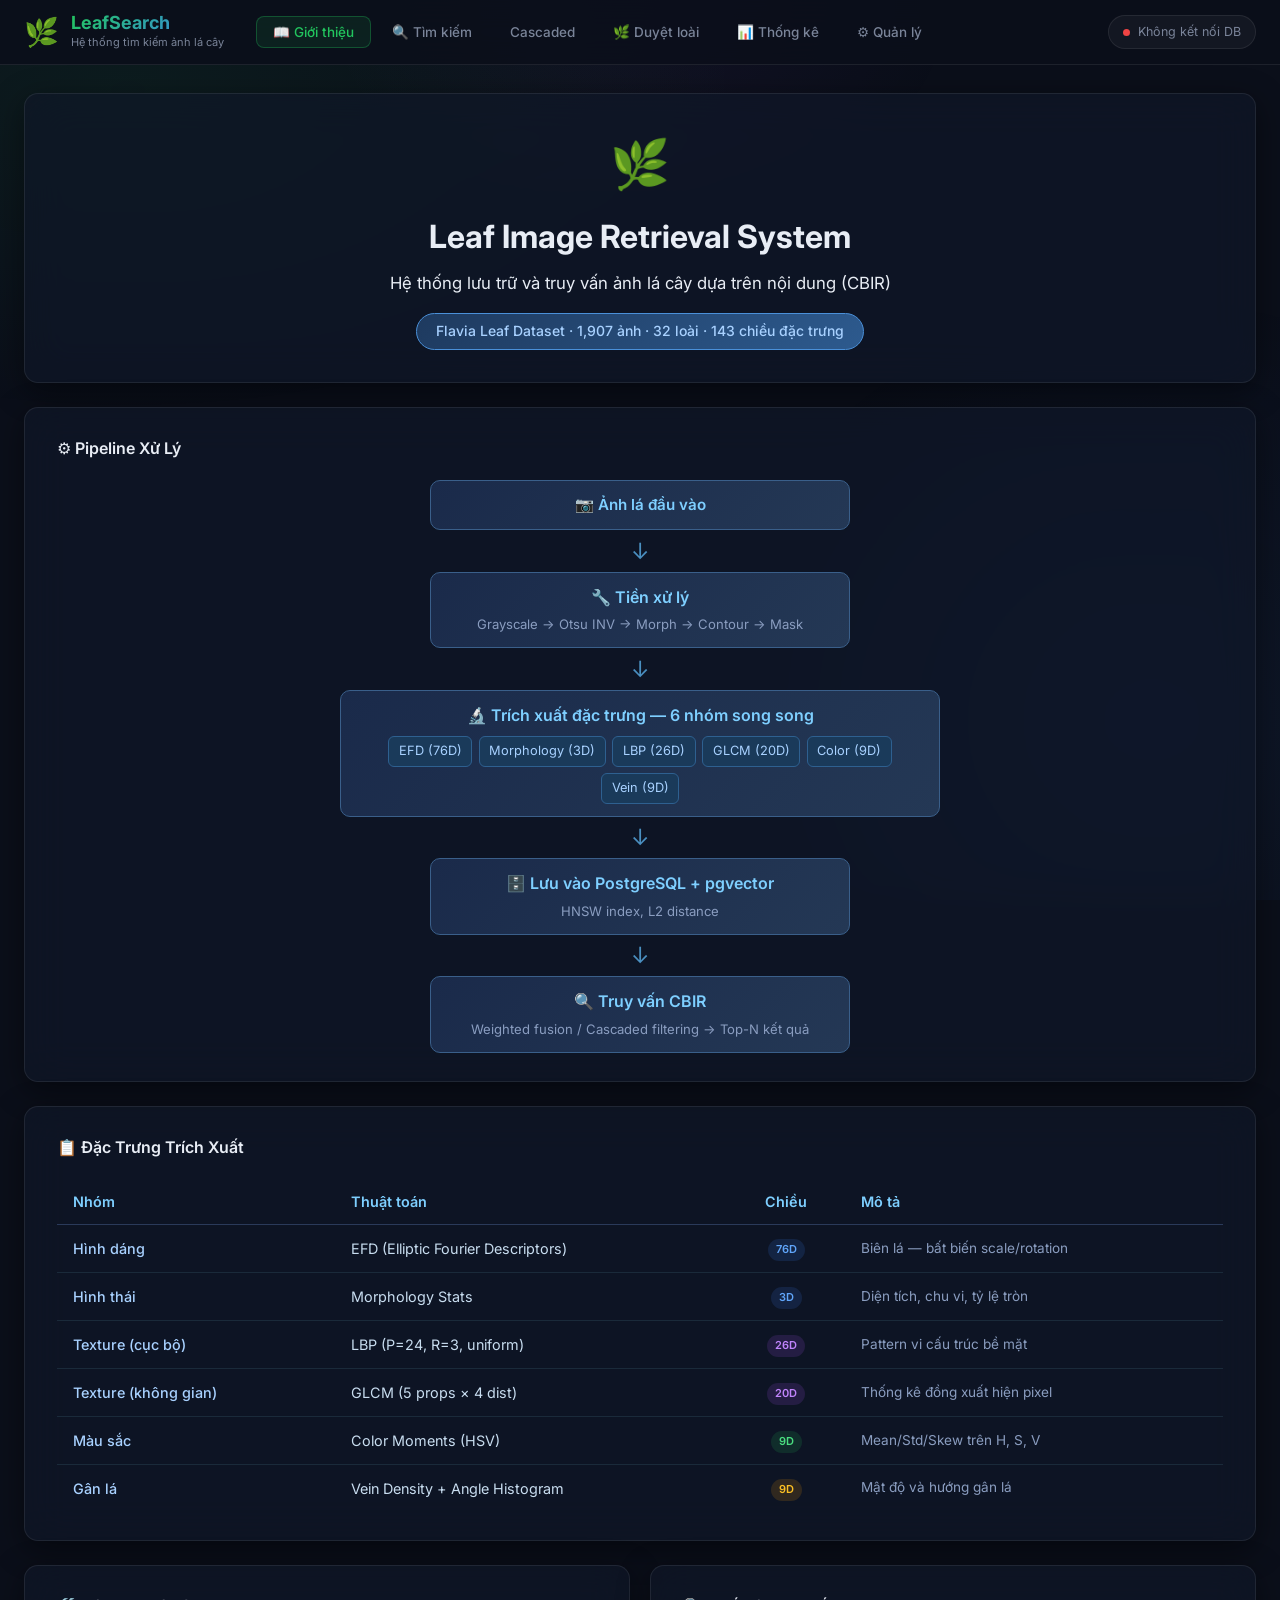
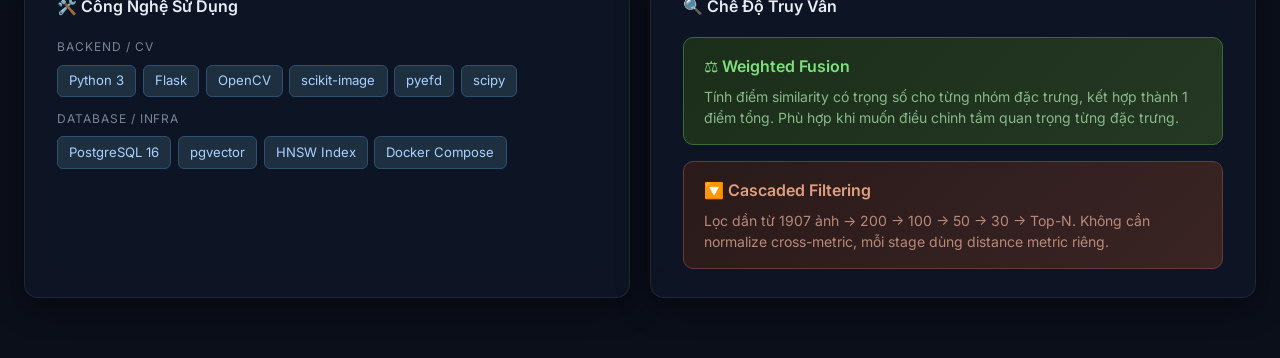
==== commit 673096d7: "Casccaded update" ====
--- a/templates/index.html
+++ b/templates/index.html
@@ -25,6 +25,7 @@
     <nav class="nav" id="nav">
       <button class="nav-btn active" data-tab="overview" id="nav-overview">📖 Giới thiệu</button>
       <button class="nav-btn" data-tab="search" id="nav-search">🔍 Tìm kiếm</button>
+      <button class="nav-btn" data-tab="cascaded" id="nav-cascaded"> Cascaded</button>
       <button class="nav-btn" data-tab="browse" id="nav-browse">🌿 Duyệt loài</button>
       <button class="nav-btn" data-tab="stats" id="nav-stats">📊 Thống kê</button>
       <button class="nav-btn" data-tab="manage" id="nav-manage">⚙️ Quản lý</button>
@@ -307,6 +308,164 @@
     </div>
   </section>
 
+<section class="tab-content" id="tab-cascaded">
+  <div class="search-layout">
+
+    <!-- ── LEFT PANEL ── -->
+    <aside class="search-panel glass">
+      <h2 class="panel-title">🔽 Cascaded Filtering</h2>
+
+      <!-- Upload -->
+      <div class="dropzone" id="cs-dropzone">
+        <div class="dropzone-inner" id="cs-dropzone-inner">
+          <div class="dropzone-icon">🍃</div>
+          <p class="dropzone-text">Kéo thả ảnh vào đây</p>
+          <p class="dropzone-sub">hoặc click để chọn file</p>
+          <input type="file" id="cs-file-input" accept="image/*" hidden />
+          <button class="btn btn-primary" id="cs-select-btn">Chọn ảnh</button>
+        </div>
+        <div class="preview-wrapper" id="cs-preview-wrapper" style="display:none">
+          <img id="cs-preview-img" src="" alt="Preview" class="preview-img" />
+          <button class="btn btn-ghost btn-sm" id="cs-clear-btn">✕ Xóa</button>
+        </div>
+      </div>
+
+      <!-- Funnel sizes -->
+      <div class="weights-section">
+        <h3 class="weights-title">🔽 Kích thước phễu lọc</h3>
+        <div style="display:flex;flex-direction:column;gap:10px;margin-bottom:1rem">
+
+          <!-- Tầng 1: EFD -->
+          <div style="display:flex;align-items:center;justify-content:space-between;gap:8px">
+            <div style="display:flex;align-items:center;gap:8px;flex:1;min-width:0">
+              <span style="width:8px;height:8px;border-radius:50%;background:#4a90d9;flex-shrink:0"></span>
+              <span style="font-size:0.85rem;color:var(--text-primary);font-weight:500">EFD</span>
+              <span style="font-size:0.7rem;padding:1px 7px;border-radius:999px;
+                           background:#4a90d920;border:1px solid #4a90d960;
+                           color:#4a90d9;white-space:nowrap">Hình dạng</span>
+            </div>
+            <input type="number" id="cs-top1" value="200" min="10" max="5000"
+              style="width:68px;background:var(--bg-card);border:1.5px solid #4a90d980;color:#4a90d9;font-size:0.9rem;padding:4px 8px;border-radius:6px;text-align:right;font-weight:700;outline:none;"/>
+          </div>
+
+          <!-- Tầng 2: Morphology -->
+          <div style="display:flex;align-items:center;justify-content:space-between;gap:8px">
+            <div style="display:flex;align-items:center;gap:8px;flex:1;min-width:0">
+              <span style="width:8px;height:8px;border-radius:50%;background:#818cf8;flex-shrink:0"></span>
+              <span style="font-size:0.85rem;color:var(--text-primary);font-weight:500">Morphology</span>
+              <span style="font-size:0.7rem;padding:1px 7px;border-radius:999px;
+                           background:#818cf820;border:1px solid #818cf860;
+                           color:#818cf8;white-space:nowrap">Hình thái</span>
+            </div>
+            <input type="number" id="cs-top2" value="100" min="10" max="1000"
+              style="width:68px;background:var(--bg-card);border:1.5px solid #818cf880;color:#818cf8;font-size:0.9rem;padding:4px 8px;border-radius:6px;text-align:right;font-weight:700;outline:none;"/>
+          </div>
+
+          <!-- Tầng 3: LBP -->
+          <div style="display:flex;align-items:center;justify-content:space-between;gap:8px">
+            <div style="display:flex;align-items:center;gap:8px;flex:1;min-width:0">
+              <span style="width:8px;height:8px;border-radius:50%;background:#a78bfa;flex-shrink:0"></span>
+              <span style="font-size:0.85rem;color:var(--text-primary);font-weight:500">LBP</span>
+              <span style="font-size:0.7rem;padding:1px 7px;border-radius:999px;
+                           background:#a78bfa20;border:1px solid #a78bfa60;
+                           color:#a78bfa;white-space:nowrap">Kết cấu</span>
+            </div>
+            <input type="number" id="cs-top3" value="50" min="5" max="500"
+              style="width:68px;background:var(--bg-card);border:1.5px solid #a78bfa80;color:#a78bfa;font-size:0.9rem;padding:4px 8px;border-radius:6px;text-align:right;font-weight:700;outline:none;"/>
+          </div>
+
+          <!-- Tầng 4: GLCM -->
+          <div style="display:flex;align-items:center;justify-content:space-between;gap:8px">
+            <div style="display:flex;align-items:center;gap:8px;flex:1;min-width:0">
+              <span style="width:8px;height:8px;border-radius:50%;background:#22d3ee;flex-shrink:0"></span>
+              <span style="font-size:0.85rem;color:var(--text-primary);font-weight:500">GLCM</span>
+              <span style="font-size:0.7rem;padding:1px 7px;border-radius:999px;
+                           background:#22d3ee20;border:1px solid #22d3ee60;
+                           color:#22d3ee;white-space:nowrap">Kết cấu</span>
+            </div>
+            <input type="number" id="cs-top4" value="30" min="5" max="200"
+              style="width:68px;background:var(--bg-card);border:1.5px solid #22d3ee80;color:#22d3ee;font-size:0.9rem;padding:4px 8px;border-radius:6px;text-align:right;font-weight:700;outline:none;"/>
+          </div>
+
+          <!-- Tầng 5: Vein -->
+          <div style="display:flex;align-items:center;justify-content:space-between;gap:8px">
+            <div style="display:flex;align-items:center;gap:8px;flex:1;min-width:0">
+              <span style="width:8px;height:8px;border-radius:50%;background:#fb923c;flex-shrink:0"></span>
+              <span style="font-size:0.85rem;color:var(--text-primary);font-weight:500">Vein</span>
+              <span style="font-size:0.7rem;padding:1px 7px;border-radius:999px;
+                           background:#fb923c20;border:1px solid #fb923c60;
+                           color:#fb923c;white-space:nowrap">Gân lá</span>
+            </div>
+            <input type="number" id="cs-top5" value="20" min="5" max="100"
+              style="width:68px;background:var(--bg-card);border:1.5px solid #fb923c80;color:#fb923c;font-size:0.9rem;padding:4px 8px;border-radius:6px;text-align:right;font-weight:700;outline:none;"/>
+          </div>
+
+          <!-- Tầng 6: Color -->
+          <div style="display:flex;align-items:center;justify-content:space-between;gap:8px">
+            <div style="display:flex;align-items:center;gap:8px;flex:1;min-width:0">
+              <span style="width:8px;height:8px;border-radius:50%;background:#f472b6;flex-shrink:0"></span>
+              <span style="font-size:0.85rem;color:var(--text-primary);font-weight:500">Color</span>
+              <span style="font-size:0.7rem;padding:1px 7px;border-radius:999px;
+                           background:#f472b620;border:1px solid #f472b660;
+                           color:#f472b6;white-space:nowrap">Màu sắc</span>
+            </div>
+            <input type="number" id="cs-top6" value="10" min="1" max="50"
+              style="width:68px;background:var(--bg-card);border:1.5px solid #f472b680;color:#f472b6;font-size:0.9rem;padding:4px 8px;border-radius:6px;text-align:right;font-weight:700;outline:none;"/>
+          </div>
+
+        </div>
+      </div>
+
+      <button class="btn btn-primary btn-full" id="cs-search-btn" disabled>
+        <span id="cs-search-btn-text">🔍 Tìm kiếm cascaded</span>
+      </button>
+    </aside>
+
+    <!-- ── RIGHT PANEL ── -->
+    <div class="results-area">
+
+      <!-- Funnel bar chart -->
+      <div class="glass" id="cs-funnel-wrap" style="display:none;padding:1.25rem 1.5rem;margin-bottom:1rem;border-radius:12px">
+        <h3 class="panel-title" style="margin-bottom:1rem">📉 Phễu lọc — số ảnh qua từng tầng</h3>
+        <div id="cs-funnel-bars"
+             style="display:flex;align-items:flex-end;gap:6px;height:72px;padding-bottom:4px"></div>
+        <div id="cs-funnel-labels"
+             style="display:flex;gap:6px;margin-top:4px;font-size:0.75rem;color:var(--text-muted)"></div>
+      </div>
+
+      <!-- Header -->
+      <div class="results-header" id="cs-results-header" style="display:none">
+        <h2 class="panel-title">📋 Kết quả cascaded</h2>
+        <span class="results-count" id="cs-results-count"></span>
+      </div>
+
+      <!-- Empty -->
+      <div class="empty-state" id="cs-empty">
+        <div class="empty-icon">🔎</div>
+        <p>Upload ảnh lá để bắt đầu tìm kiếm cascaded</p>
+        <p class="empty-sub">Lọc dần qua 6 tầng: EFD → Morph → LBP → GLCM → Vein → Color</p>
+      </div>
+
+      <!-- Loading -->
+      <div class="loading" id="cs-loading" style="display:none">
+        <div class="spinner"></div>
+        <p>Đang lọc qua các tầng đặc trưng...</p>
+      </div>
+
+      <!-- Error -->
+      <div class="error-state" id="cs-error" style="display:none">
+        <div class="error-icon">⚠️</div>
+        <p id="cs-error-msg"></p>
+      </div>
+
+      <!-- Results grid -->
+      <div class="results-grid" id="cs-results-grid"></div>
+
+    </div>
+  </div>
+</section>
+
+
   <!-- ── TAB: BROWSE ─────────────────────────────────────────────── -->
   <section class="tab-content" id="tab-browse">
     <div class="browse-layout">
@@ -479,6 +638,42 @@
   </div>
 </div>
 
+<!-- ══ DEBUG MODAL ═══════════════════════════════════════════════════ -->
+<div class="debug-modal-overlay" id="debug-modal" style="display:none">
+  <div class="debug-modal-box glass">
+
+    <!-- Header -->
+    <div class="debug-modal-header">
+      <h2 class="debug-modal-title" id="debug-modal-title">🔬 Debug</h2>
+      <div class="debug-modal-actions">
+        <button class="btn btn-ghost btn-sm" id="debug-rerun-btn" title="Xoá cache và chạy lại">
+          🔄 Chạy lại
+        </button>
+        <button class="debug-modal-close-btn" id="debug-modal-close" title="Đóng">✕</button>
+      </div>
+    </div>
+
+    <!-- Loading state -->
+    <div class="debug-state-wrap" id="debug-loading" style="display:flex">
+      <div class="spinner"></div>
+      <p style="color:var(--text-muted);margin-top:12px">Đang trích xuất đặc trưng debug...<br>
+        <small style="font-size:11px;opacity:0.7">Lần đầu có thể mất 30–60 giây</small>
+      </p>
+    </div>
+
+    <!-- Error state -->
+    <div class="debug-state-wrap" id="debug-error" style="display:none">
+      <div style="font-size:40px">⚠️</div>
+      <p style="color:var(--danger);font-weight:600;margin:8px 0 4px">Chạy debug thất bại</p>
+      <pre id="debug-error-msg" style="color:var(--text-muted);font-size:11px;white-space:pre-wrap;max-width:600px;text-align:left;background:rgba(0,0,0,0.3);padding:12px;border-radius:8px;overflow-y:auto;max-height:200px"></pre>
+    </div>
+
+    <!-- Content (tabs + images) -->
+    <div id="debug-content" style="display:none"></div>
+
+  </div>
+</div>
+
 <script type="module" src="/static/js/main.js"></script>
 </body>
 </html>
--- a/static/style.css
+++ b/static/style.css
@@ -655,3 +655,312 @@
   .db-info-grid, .action-row { grid-template-columns: 1fr; }
   .nav { display: none; }
 }
+
+/* ═══ DEBUG MODAL ══════════════════════════════════════════════════════ */
+.debug-modal-overlay {
+  position: fixed;
+  inset: 0;
+  background: rgba(0,0,0,0.82);
+  backdrop-filter: blur(10px);
+  z-index: 1000;
+  display: flex;
+  align-items: flex-start;
+  justify-content: center;
+  padding: 24px 16px;
+  overflow-y: auto;
+}
+
+.debug-modal-box {
+  width: 100%;
+  max-width: 1100px;
+  min-height: 400px;
+  border-radius: 18px;
+  display: flex;
+  flex-direction: column;
+  animation: fadein 0.25s ease;
+  flex-shrink: 0;
+}
+
+.debug-modal-header {
+  display: flex;
+  align-items: center;
+  justify-content: space-between;
+  padding: 20px 24px 16px;
+  border-bottom: 1px solid var(--border);
+  flex-shrink: 0;
+}
+
+.debug-modal-title {
+  font-size: 16px;
+  font-weight: 700;
+  color: var(--text);
+  margin: 0;
+}
+
+.debug-modal-actions {
+  display: flex;
+  align-items: center;
+  gap: 10px;
+}
+
+.debug-modal-close-btn {
+  width: 32px;
+  height: 32px;
+  border-radius: 50%;
+  border: 1px solid var(--border-h);
+  background: rgba(255,255,255,0.06);
+  color: var(--text-muted);
+  cursor: pointer;
+  font-size: 14px;
+  display: flex;
+  align-items: center;
+  justify-content: center;
+  transition: all var(--transition);
+}
+.debug-modal-close-btn:hover {
+  background: rgba(255,255,255,0.14);
+  color: var(--text);
+}
+
+.debug-state-wrap {
+  flex: 1;
+  display: flex;
+  flex-direction: column;
+  align-items: center;
+  justify-content: center;
+  padding: 60px 24px;
+  gap: 8px;
+  text-align: center;
+}
+
+/* ── Tab navigation ──────────────────────────────────────────────────── */
+.debug-tab-nav {
+  display: flex;
+  align-items: center;
+  gap: 4px;
+  padding: 14px 20px 0;
+  border-bottom: 1px solid var(--border);
+  flex-wrap: wrap;
+  flex-shrink: 0;
+}
+
+.debug-badge-wrap {
+  margin-left: auto;
+  padding-bottom: 10px;
+}
+
+.debug-tab-btn {
+  background: transparent;
+  border: none;
+  border-bottom: 2px solid transparent;
+  padding: 8px 14px;
+  margin-bottom: -1px;
+  color: var(--text-muted);
+  font-family: var(--font);
+  font-size: 13px;
+  font-weight: 500;
+  cursor: pointer;
+  transition: all var(--transition);
+  white-space: nowrap;
+  border-radius: 6px 6px 0 0;
+  display: flex;
+  align-items: center;
+  gap: 6px;
+}
+.debug-tab-btn:hover {
+  color: var(--text);
+  background: rgba(255,255,255,0.04);
+}
+.debug-tab-btn.active {
+  color: var(--accent);
+  border-bottom-color: var(--accent);
+  background: rgba(34,197,94,0.06);
+}
+.debug-tab-count {
+  background: var(--surface);
+  border: 1px solid var(--border);
+  border-radius: 999px;
+  padding: 1px 7px;
+  font-size: 10px;
+  font-weight: 700;
+  color: var(--text-muted);
+}
+.debug-tab-btn.active .debug-tab-count {
+  background: rgba(34,197,94,0.15);
+  border-color: rgba(34,197,94,0.3);
+  color: var(--accent);
+}
+
+/* ── Panels & image grid ─────────────────────────────────────────────── */
+.debug-panels { flex: 1; }
+
+.debug-panel { display: none; padding: 20px; }
+.debug-panel.active { display: block; }
+
+.debug-img-grid {
+  display: grid;
+  grid-template-columns: repeat(auto-fill, minmax(260px, 1fr));
+  gap: 16px;
+}
+
+.debug-img-card {
+  background: rgba(255,255,255,0.03);
+  border: 1px solid var(--border);
+  border-radius: var(--radius);
+  overflow: hidden;
+  transition: all var(--transition);
+}
+.debug-img-card:hover {
+  border-color: var(--border-h);
+  transform: translateY(-2px);
+  box-shadow: var(--shadow-sm);
+}
+
+.debug-img-wrap {
+  width: 100%;
+  background: #0d1220;
+  display: flex;
+  align-items: center;
+  justify-content: center;
+  overflow: hidden;
+  min-height: 180px;
+}
+.debug-img-wrap img {
+  width: 100%;
+  height: auto;
+  display: block;
+  cursor: zoom-in;
+  transition: transform 0.3s ease;
+}
+.debug-img-wrap img:hover { transform: scale(1.02); }
+
+.debug-img-label {
+  padding: 8px 12px;
+  font-size: 11.5px;
+  color: var(--text-muted);
+  font-weight: 500;
+  border-top: 1px solid var(--border);
+  white-space: nowrap;
+  overflow: hidden;
+  text-overflow: ellipsis;
+}
+
+/* Fullscreen khi click ảnh */
+.debug-img-card.debug-img-fullscreen {
+  position: fixed;
+  inset: 20px;
+  z-index: 1100;
+  width: auto;
+  height: auto;
+  border-radius: 14px;
+  display: flex;
+  flex-direction: column;
+  transform: none !important;
+  box-shadow: 0 20px 80px rgba(0,0,0,0.8);
+}
+.debug-img-card.debug-img-fullscreen .debug-img-wrap {
+  flex: 1;
+  min-height: unset;
+}
+.debug-img-card.debug-img-fullscreen .debug-img-wrap img {
+  width: auto;
+  height: 100%;
+  max-height: calc(100vh - 120px);
+  object-fit: contain;
+  cursor: zoom-out;
+}
+
+/* ═══ SEARCH DEBUG MODAL ═════════════════════════════════════════════ */
+.search-debug-summary {
+  display: grid;
+  grid-template-columns: repeat(auto-fit, minmax(120px, 1fr));
+  gap: 10px;
+  padding: 18px 20px 0;
+}
+
+.search-debug-summary-card {
+  background: rgba(255,255,255,0.04);
+  border: 1px solid var(--border);
+  border-radius: var(--radius-sm);
+  padding: 12px 14px;
+}
+
+.search-debug-summary-label {
+  font-size: 11px;
+  color: var(--text-muted);
+  text-transform: uppercase;
+  letter-spacing: 0.05em;
+  margin-bottom: 4px;
+}
+
+.search-debug-summary-value {
+  font-size: 18px;
+  font-weight: 700;
+  color: var(--text);
+}
+
+.search-debug-note {
+  padding: 12px 20px 0;
+  color: var(--text-muted);
+  font-size: 12.5px;
+}
+
+.search-debug-table-wrap {
+  padding: 16px 20px 20px;
+  overflow: auto;
+}
+
+.search-debug-table {
+  width: 100%;
+  min-width: 1180px;
+  border-collapse: collapse;
+  font-size: 12px;
+}
+
+.search-debug-table thead th {
+  position: sticky;
+  top: 0;
+  background: rgba(12,16,28,0.96);
+  color: var(--text-muted);
+  text-align: left;
+  padding: 10px 12px;
+  border-bottom: 1px solid var(--border);
+  z-index: 1;
+}
+
+.search-debug-table tbody td {
+  padding: 10px 12px;
+  border-bottom: 1px solid rgba(255,255,255,0.05);
+  vertical-align: top;
+}
+
+.search-debug-table tbody tr:hover {
+  background: rgba(255,255,255,0.03);
+}
+
+.search-debug-rank {
+  font-weight: 700;
+  color: var(--accent);
+}
+
+.search-debug-file {
+  max-width: 180px;
+  white-space: nowrap;
+  overflow: hidden;
+  text-overflow: ellipsis;
+}
+
+.search-debug-feature {
+  min-width: 90px;
+}
+
+.search-debug-feature-main {
+  font-weight: 700;
+  color: var(--text);
+}
+
+.search-debug-feature-sub {
+  margin-top: 2px;
+  font-size: 10.5px;
+  color: var(--text-muted);
+}
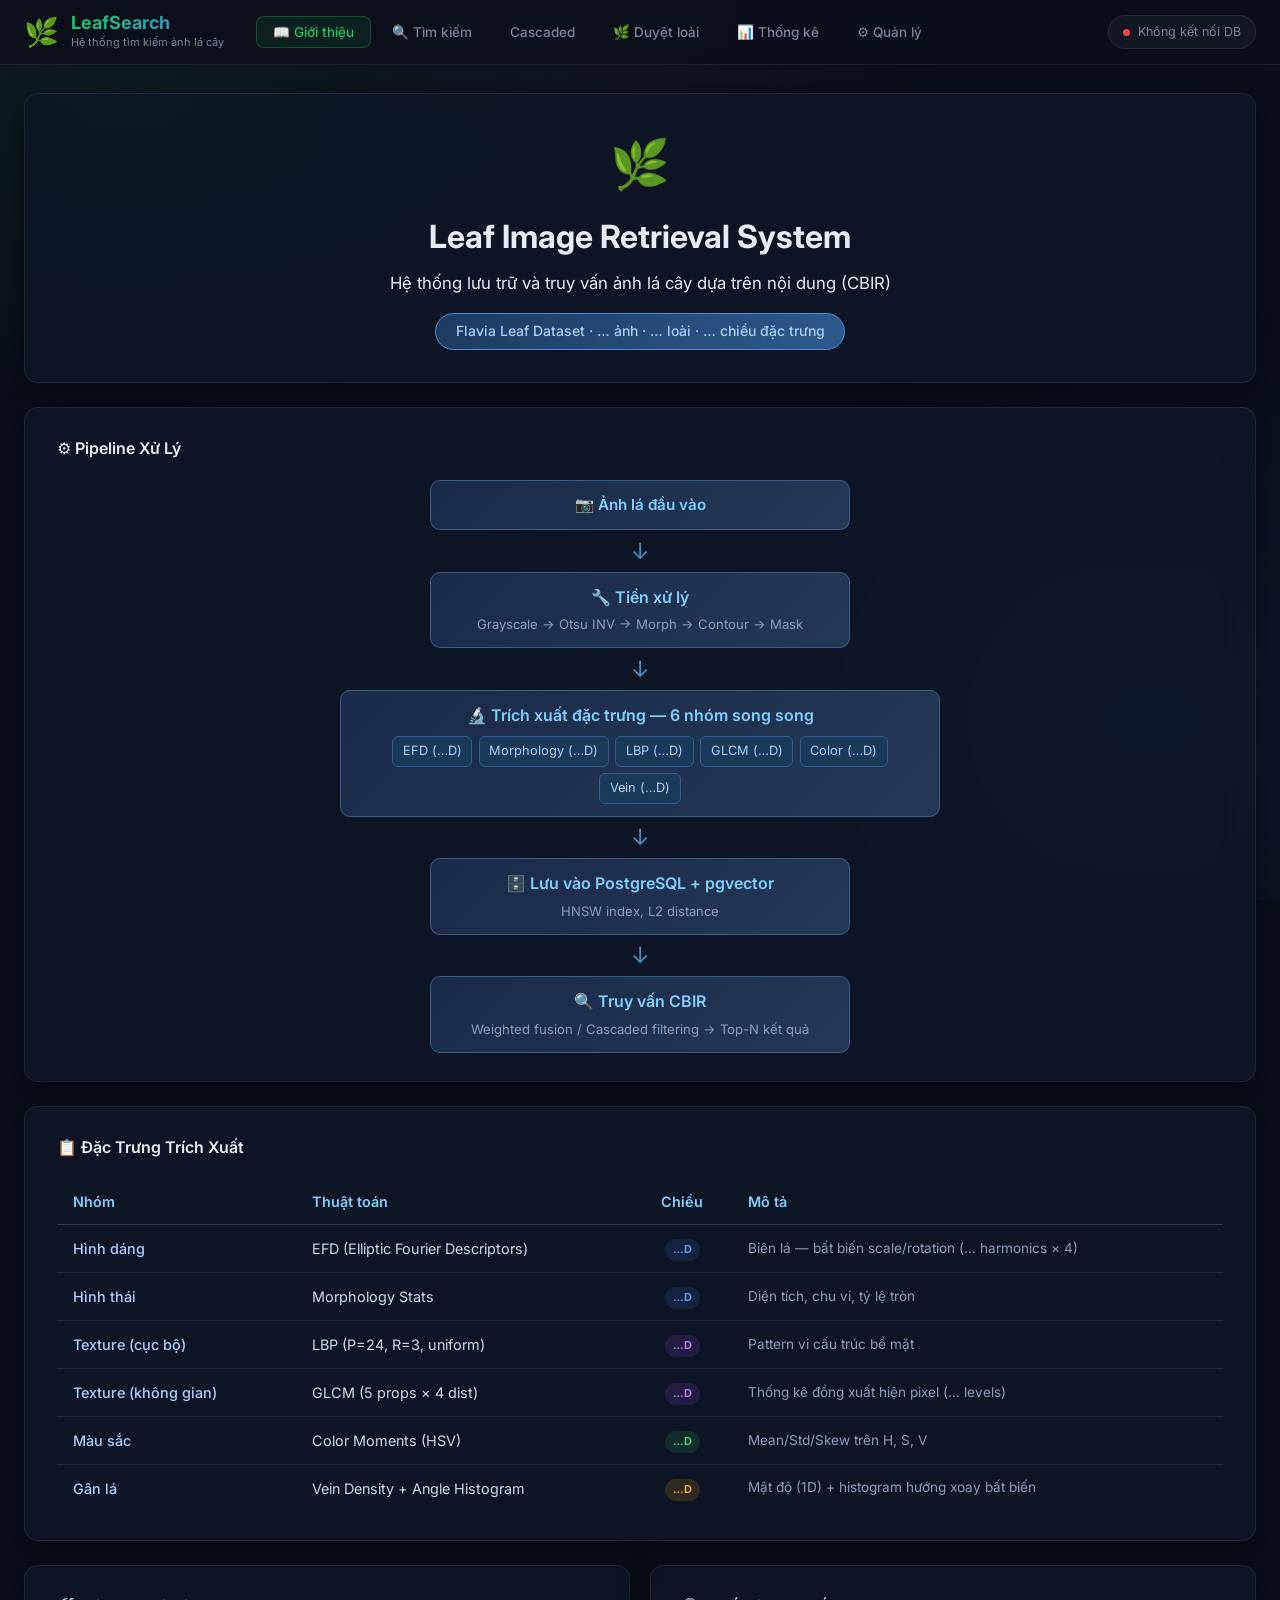
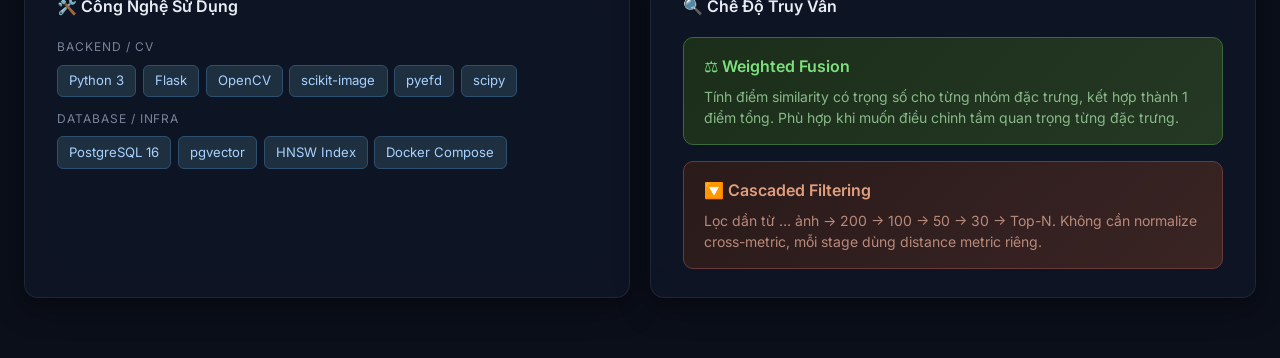
==== commit 48e2a5a0: "update UI gioi thieu" ====
--- a/templates/index.html
+++ b/templates/index.html
@@ -50,7 +50,10 @@
         <h1 style="font-size:2rem;font-weight:700;color:var(--text-primary);margin:0 0 0.5rem">Leaf Image Retrieval System</h1>
         <p style="color:var(--text-secondary);font-size:1.05rem;margin:0 0 1rem">Hệ thống lưu trữ và truy vấn ảnh lá cây dựa trên nội dung (CBIR)</p>
         <div style="display:inline-block;background:linear-gradient(135deg,#1e3a5f,#2d5a8e);border:1px solid #4a90d9;border-radius:999px;padding:0.4rem 1.2rem;font-size:0.875rem;color:#a8d1ff;font-weight:500">
-          Flavia Leaf Dataset · 1,907 ảnh · 32 loài · 143 chiều đặc trưng
+          Flavia Leaf Dataset ·
+          <span id="ov-total-images">…</span> ảnh ·
+          <span id="ov-total-species">…</span> loài ·
+          <span id="ov-dim-total">…</span> chiều đặc trưng
         </div>
       </div>
 
@@ -73,12 +76,12 @@
           <div style="background:linear-gradient(135deg,#1a2a4a,#243855);border:1px solid #3a5f8a;border-radius:10px;padding:0.75rem 2rem;width:100%;max-width:600px;text-align:center">
             <div style="font-weight:600;color:#7ecfff;margin-bottom:0.5rem">🔬 Trích xuất đặc trưng — 6 nhóm song song</div>
             <div style="display:flex;flex-wrap:wrap;gap:0.4rem;justify-content:center">
-              <span style="background:#1a3a5a;border:1px solid #2e6090;border-radius:6px;padding:0.25rem 0.6rem;font-size:0.8rem;color:#a8d1ff">EFD (76D)</span>
-              <span style="background:#1a3a5a;border:1px solid #2e6090;border-radius:6px;padding:0.25rem 0.6rem;font-size:0.8rem;color:#a8d1ff">Morphology (3D)</span>
-              <span style="background:#1a3a5a;border:1px solid #2e6090;border-radius:6px;padding:0.25rem 0.6rem;font-size:0.8rem;color:#a8d1ff">LBP (26D)</span>
-              <span style="background:#1a3a5a;border:1px solid #2e6090;border-radius:6px;padding:0.25rem 0.6rem;font-size:0.8rem;color:#a8d1ff">GLCM (20D)</span>
-              <span style="background:#1a3a5a;border:1px solid #2e6090;border-radius:6px;padding:0.25rem 0.6rem;font-size:0.8rem;color:#a8d1ff">Color (9D)</span>
-              <span style="background:#1a3a5a;border:1px solid #2e6090;border-radius:6px;padding:0.25rem 0.6rem;font-size:0.8rem;color:#a8d1ff">Vein (9D)</span>
+              <span style="background:#1a3a5a;border:1px solid #2e6090;border-radius:6px;padding:0.25rem 0.6rem;font-size:0.8rem;color:#a8d1ff">EFD (<span id="ov-dim-efd">…</span>D)</span>
+              <span style="background:#1a3a5a;border:1px solid #2e6090;border-radius:6px;padding:0.25rem 0.6rem;font-size:0.8rem;color:#a8d1ff">Morphology (<span id="ov-dim-morphology">…</span>D)</span>
+              <span style="background:#1a3a5a;border:1px solid #2e6090;border-radius:6px;padding:0.25rem 0.6rem;font-size:0.8rem;color:#a8d1ff">LBP (<span id="ov-dim-lbp">…</span>D)</span>
+              <span style="background:#1a3a5a;border:1px solid #2e6090;border-radius:6px;padding:0.25rem 0.6rem;font-size:0.8rem;color:#a8d1ff">GLCM (<span id="ov-dim-glcm">…</span>D)</span>
+              <span style="background:#1a3a5a;border:1px solid #2e6090;border-radius:6px;padding:0.25rem 0.6rem;font-size:0.8rem;color:#a8d1ff">Color (<span id="ov-dim-color">…</span>D)</span>
+              <span style="background:#1a3a5a;border:1px solid #2e6090;border-radius:6px;padding:0.25rem 0.6rem;font-size:0.8rem;color:#a8d1ff">Vein (<span id="ov-dim-vein">…</span>D)</span>
             </div>
           </div>
           <div style="color:#4a8fc0;font-size:1.4rem;line-height:1">↓</div>
@@ -114,38 +117,38 @@
               <tr style="border-bottom:1px solid #1a2a3a">
                 <td style="padding:0.7rem 1rem;color:#a8d1ff;font-weight:500">Hình dáng</td>
                 <td style="padding:0.7rem 1rem;color:#c8ddf0">EFD (Elliptic Fourier Descriptors)</td>
-                <td style="padding:0.7rem 1rem;text-align:center"><span class="badge badge-blue">76D</span></td>
-                <td style="padding:0.7rem 1rem;color:#8a9dc0;font-size:0.85rem">Biên lá — bất biến scale/rotation</td>
+                <td style="padding:0.7rem 1rem;text-align:center"><span class="badge badge-blue" id="tbl-dim-efd">…D</span></td>
+                <td style="padding:0.7rem 1rem;color:#8a9dc0;font-size:0.85rem">Biên lá — bất biến scale/rotation (<span id="tbl-harmonics">…</span> harmonics × 4)</td>
               </tr>
               <tr style="border-bottom:1px solid #1a2a3a">
                 <td style="padding:0.7rem 1rem;color:#a8d1ff;font-weight:500">Hình thái</td>
                 <td style="padding:0.7rem 1rem;color:#c8ddf0">Morphology Stats</td>
-                <td style="padding:0.7rem 1rem;text-align:center"><span class="badge badge-blue">3D</span></td>
+                <td style="padding:0.7rem 1rem;text-align:center"><span class="badge badge-blue" id="tbl-dim-morphology">…D</span></td>
                 <td style="padding:0.7rem 1rem;color:#8a9dc0;font-size:0.85rem">Diện tích, chu vi, tỷ lệ tròn</td>
               </tr>
               <tr style="border-bottom:1px solid #1a2a3a">
                 <td style="padding:0.7rem 1rem;color:#a8d1ff;font-weight:500">Texture (cục bộ)</td>
                 <td style="padding:0.7rem 1rem;color:#c8ddf0">LBP (P=24, R=3, uniform)</td>
-                <td style="padding:0.7rem 1rem;text-align:center"><span class="badge badge-purple">26D</span></td>
+                <td style="padding:0.7rem 1rem;text-align:center"><span class="badge badge-purple" id="tbl-dim-lbp">…D</span></td>
                 <td style="padding:0.7rem 1rem;color:#8a9dc0;font-size:0.85rem">Pattern vi cấu trúc bề mặt</td>
               </tr>
               <tr style="border-bottom:1px solid #1a2a3a">
                 <td style="padding:0.7rem 1rem;color:#a8d1ff;font-weight:500">Texture (không gian)</td>
                 <td style="padding:0.7rem 1rem;color:#c8ddf0">GLCM (5 props × 4 dist)</td>
-                <td style="padding:0.7rem 1rem;text-align:center"><span class="badge badge-purple">20D</span></td>
-                <td style="padding:0.7rem 1rem;color:#8a9dc0;font-size:0.85rem">Thống kê đồng xuất hiện pixel</td>
+                <td style="padding:0.7rem 1rem;text-align:center"><span class="badge badge-purple" id="tbl-dim-glcm">…D</span></td>
+                <td style="padding:0.7rem 1rem;color:#8a9dc0;font-size:0.85rem">Thống kê đồng xuất hiện pixel (<span id="tbl-glcm-levels">…</span> levels)</td>
               </tr>
               <tr style="border-bottom:1px solid #1a2a3a">
                 <td style="padding:0.7rem 1rem;color:#a8d1ff;font-weight:500">Màu sắc</td>
                 <td style="padding:0.7rem 1rem;color:#c8ddf0">Color Moments (HSV)</td>
-                <td style="padding:0.7rem 1rem;text-align:center"><span class="badge badge-green">9D</span></td>
+                <td style="padding:0.7rem 1rem;text-align:center"><span class="badge badge-green" id="tbl-dim-color">…D</span></td>
                 <td style="padding:0.7rem 1rem;color:#8a9dc0;font-size:0.85rem">Mean/Std/Skew trên H, S, V</td>
               </tr>
               <tr>
                 <td style="padding:0.7rem 1rem;color:#a8d1ff;font-weight:500">Gân lá</td>
                 <td style="padding:0.7rem 1rem;color:#c8ddf0">Vein Density + Angle Histogram</td>
-                <td style="padding:0.7rem 1rem;text-align:center"><span class="badge badge-orange">9D</span></td>
-                <td style="padding:0.7rem 1rem;color:#8a9dc0;font-size:0.85rem">Mật độ và hướng gân lá</td>
+                <td style="padding:0.7rem 1rem;text-align:center"><span class="badge badge-orange" id="tbl-dim-vein">…D</span></td>
+                <td style="padding:0.7rem 1rem;color:#8a9dc0;font-size:0.85rem">Mật độ (1D) + histogram hướng xoay bất biến</td>
               </tr>
             </tbody>
           </table>
@@ -196,7 +199,7 @@
             <div style="background:linear-gradient(135deg,#2a1a1a,#3a2424);border:1px solid #6a3a3a;border-radius:10px;padding:1rem 1.25rem">
               <div style="font-weight:600;color:#df9e7e;margin-bottom:0.4rem">🔽 Cascaded Filtering</div>
               <p style="color:#b88a7a;font-size:0.875rem;margin:0;line-height:1.5">
-                Lọc dần từ 1907 ảnh → 200 → 100 → 50 → 30 → Top-N.
+                Lọc dần từ <span id="ov-cascade-total">…</span> ảnh → 200 → 100 → 50 → 30 → Top-N.
                 Không cần normalize cross-metric, mỗi stage dùng distance metric riêng.
               </p>
             </div>
@@ -277,6 +280,14 @@
 
         <button class="btn btn-primary btn-full" id="search-btn" disabled>
           <span id="search-btn-text">🔍 Tìm kiếm</span>
+        </button>
+
+        <button class="btn btn-ghost btn-full" id="input-debug-btn" disabled style="margin-top:10px">
+          🔬 Debug ảnh input
+        </button>
+
+        <button class="btn btn-ghost btn-full" id="search-debug-btn" disabled style="margin-top:10px">
+          🔎 Debug search
         </button>
       </aside>
 
@@ -638,6 +649,31 @@
   </div>
 </div>
 
+<!-- ══ SEARCH DEBUG MODAL ═══════════════════════════════════════════ -->
+<div class="debug-modal-overlay" id="search-debug-modal" style="display:none">
+  <div class="debug-modal-box glass">
+    <div class="debug-modal-header">
+      <h2 class="debug-modal-title" id="search-debug-title">🔎 Debug search</h2>
+      <div class="debug-modal-actions">
+        <button class="debug-modal-close-btn" id="search-debug-close" title="Đóng">✕</button>
+      </div>
+    </div>
+
+    <div class="debug-state-wrap" id="search-debug-loading" style="display:flex">
+      <div class="spinner"></div>
+      <p style="color:var(--text-muted);margin-top:12px">Đang phân tích breakdown điểm search...</p>
+    </div>
+
+    <div class="debug-state-wrap" id="search-debug-error" style="display:none">
+      <div style="font-size:40px">⚠️</div>
+      <p style="color:var(--danger);font-weight:600;margin:8px 0 4px">Debug search thất bại</p>
+      <pre id="search-debug-error-msg" style="color:var(--text-muted);font-size:11px;white-space:pre-wrap;max-width:760px;text-align:left;background:rgba(0,0,0,0.3);padding:12px;border-radius:8px;overflow-y:auto;max-height:220px"></pre>
+    </div>
+
+    <div id="search-debug-content" style="display:none"></div>
+  </div>
+</div>
+
 <!-- ══ DEBUG MODAL ═══════════════════════════════════════════════════ -->
 <div class="debug-modal-overlay" id="debug-modal" style="display:none">
   <div class="debug-modal-box glass">
--- a/static/style.css
+++ b/static/style.css
@@ -845,27 +845,45 @@
   text-overflow: ellipsis;
 }
 
-/* Fullscreen khi click ảnh */
+/* Fullscreen khi click ảnh — overlay + card căn giữa */
+.debug-img-fullscreen-backdrop {
+  position: fixed;
+  inset: 0;
+  z-index: 1090;
+  background: rgba(0,0,0,0.82);
+  backdrop-filter: blur(6px);
+  cursor: zoom-out;
+}
+
 .debug-img-card.debug-img-fullscreen {
   position: fixed;
-  inset: 20px;
+  top: 50%;
+  left: 50%;
+  transform: translate(-50%, -50%) !important;
   z-index: 1100;
   width: auto;
-  height: auto;
+  max-width: min(80vw, 900px);
+  max-height: 82vh;
   border-radius: 14px;
   display: flex;
   flex-direction: column;
-  transform: none !important;
-  box-shadow: 0 20px 80px rgba(0,0,0,0.8);
+  box-shadow: 0 24px 80px rgba(0,0,0,0.9);
+  overflow: hidden;
 }
 .debug-img-card.debug-img-fullscreen .debug-img-wrap {
   flex: 1;
   min-height: unset;
+  max-height: calc(82vh - 44px);
+  overflow: hidden;
+  display: flex;
+  align-items: center;
+  justify-content: center;
 }
 .debug-img-card.debug-img-fullscreen .debug-img-wrap img {
   width: auto;
-  height: 100%;
-  max-height: calc(100vh - 120px);
+  height: auto;
+  max-width: 100%;
+  max-height: calc(82vh - 44px);
   object-fit: contain;
   cursor: zoom-out;
 }
